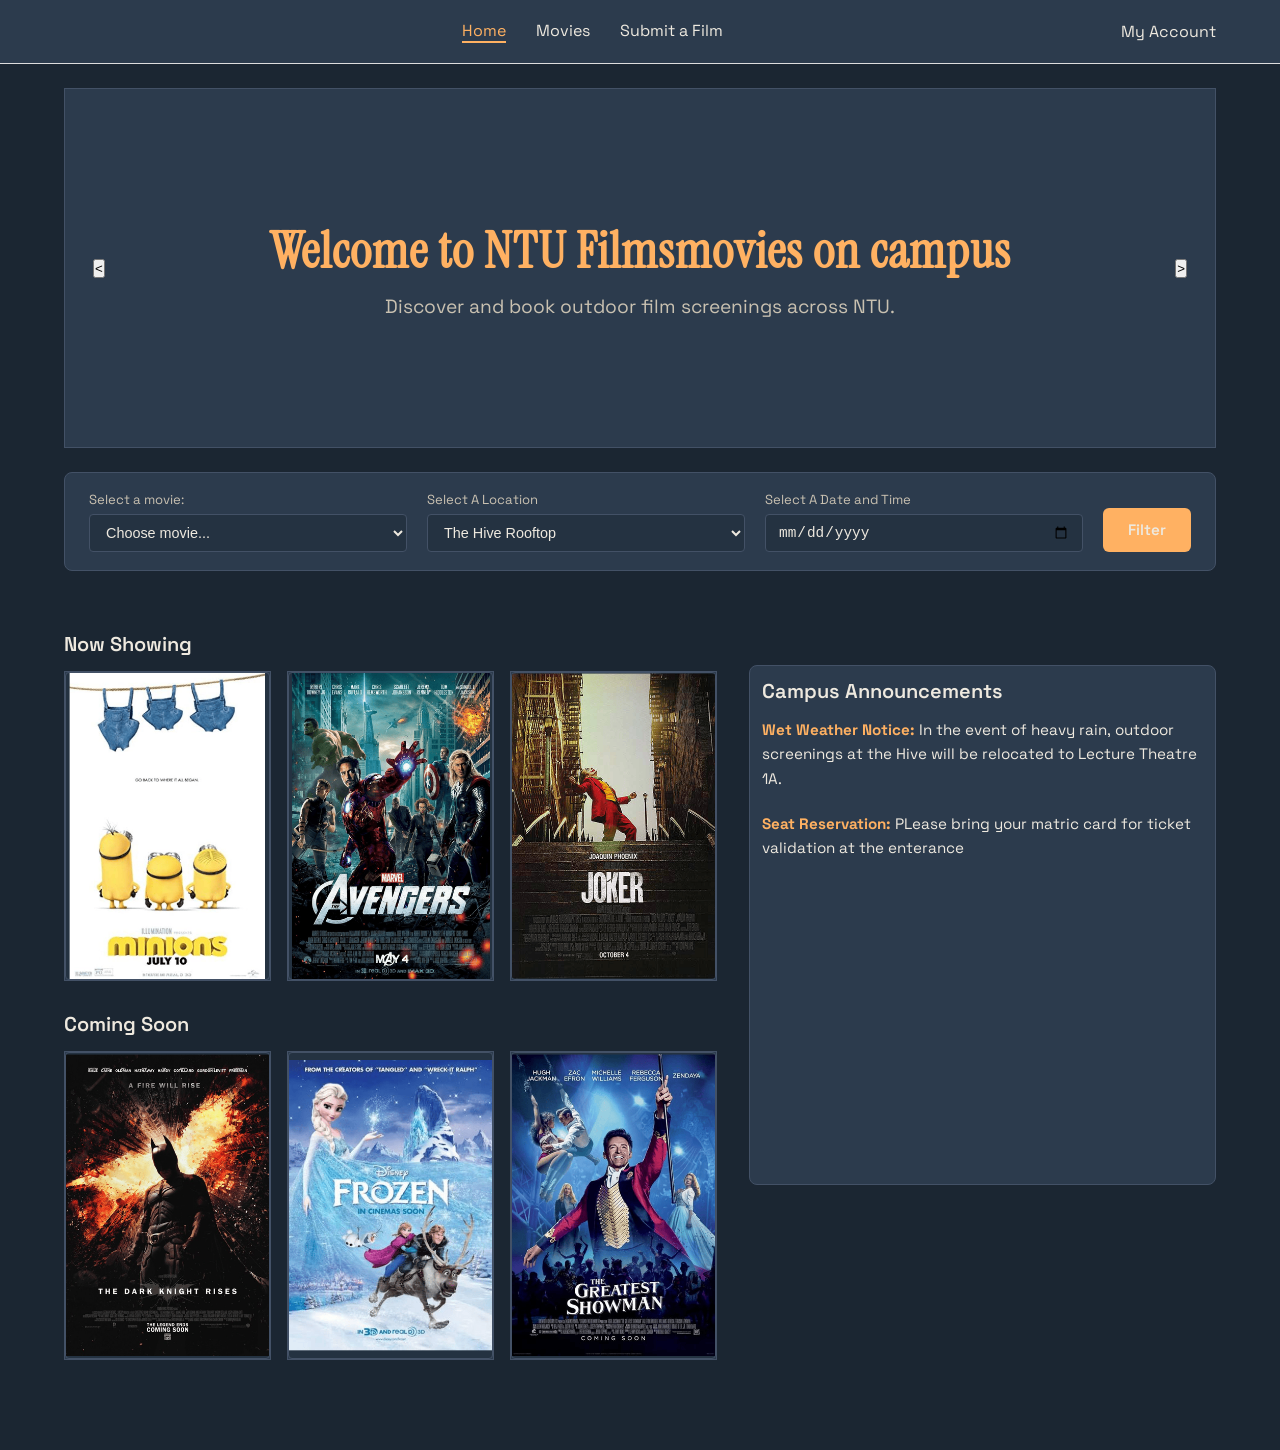
==== index.html @ d4244998 "added new logo images" ====
<!DOCTYPE html>
<html lang="en">
<head>
    <meta charset="UTF-8">
    <meta name="viewport" content="width=device-width, initial-scale=1.0">

    <title>NTU Films</title>
    <link rel="stylesheet" href="css/style.css">
    <link rel="icon" type="image/png" href="images/favicon-2.png" >
</head>

<body>
    <header>
        <nav class="navbar">
            <a href="index.html" class="logo">
            <!-- <img src="images/logo/logo-dark.png" alt="Nanyang Film House"> -->
            </a>
            <div class="nav-links">
                <a href="index.html" class="active">Home</a>
                <a href="moviecatalog.html">Movies</a>
                <a href="submit.html">Submit a Film</a>
            </div>
            <a href="account.html">
                My Account
            </a>
        </nav>
    </header>

    <main class="container">
        <!-- hero carousel -->
        <section class="hero-carousel">
            <button calss="carousel-btn prev-btn" aria-label="Previous Slide">&lt;</button>
            <div class="carousel-content">
                <h1>Welcome to NTU Filmsmovies on campus</h1>
                <p>Discover and book outdoor film screenings across NTU.</p>
            </div>
            <button calss="carousel-btn next btn" aria-label="Next Slide">&gt; </button>
        </section>

        <!-- Horizontal search bar -->
         <section class="filter-bar">
            <form action="movies.html" method ="get" class="filter-form-horizontal">
                <div class="filter-field">
                    <label for="movie-select"> Select a movie:</label>
                    <select id="movie-select" name="movie">
                        <option value=""> Choose movie...</option>
                        <option value="interstellar">Interstellar</option>
                        <option value="inception">Inception</option>
                    </select>
                </div>
                <div class="filter-field">
                    <label for="loacation-select"> Select A Location</label>
                    <select id="location-select" name="location">
                        <option value="the hive"> The Hive Rooftop</option>
                        <option value="LT23"> LT23</option>
                    </select>
                </div>
                <div class="filter-field">
                    <label for="datetime-select"> Select A Date and Time</label>
                    <input type="date" id="datetime-select" name="date">
                </div>
                <div class="filter-btn-wrapper">
                    <button type="submit" class="btn btn-search">Filter</button>
                </div>
            </form>
         </section>

         <div class="bottom-layout">
            <div class="movies-column">
                <!-- now showing -->
                 <section class="movie-section">
                    <h2 class ="section-title">Now Showing</h2>
                    <div class="movie-grid-3">
                        <article class="movie-card">
                            <div class ="poster-placeholder">
                                <img src="images/movie/minionposter.jpg" alt="Minions Screening Poster">
                            </div>
                        </article>
                        <article class="movie-card">
                            <div class ="poster-placeholder">
                                <img src="images/movie/avengers.png" alt="Jumanji Screening Poster">
                            </div>
                        </article>
                        <article class="movie-card">
                            <div class ="poster-placeholder">
                                <img src="images/movie/joker.png" alt="Jumanji Screening Poster">
                            </div>
                        </article>
                    </div>
                 </section>
                 
                 <!-- coming soon -->
                  <section class="movie-section">
                    <h2 class ="section-title">Coming Soon</h2>
                    <div class="movie-grid-3">
                        <article class="movie-card">
                            <div class ="poster-placeholder">
                                <img src="images/coming soon/batman.png" alt="Batman Poster">
                            </div>
                        </article>
                        <article class="movie-card">
                            <div class ="poster-placeholder">
                                <img src="images/coming soon/frozen.png" alt="Frozen Poster">
                            </div>
                        </article>
                        <article class="movie-card">
                           <div class ="poster-placeholder">
                                <img src="images/coming soon/greatestshowman.png" alt="Greatest Showman Poster">
                            </div>
                        </article>
                    </div>
                 </section>
                 <!--right col: campus annoucements-->
                 

            </div>
                <aside class="announcement-card">
                    <h2 class="section-title">Campus Announcements</h2>
                    <div class="announcement-content">
                        <p><strong>Wet Weather Notice: </strong>In the event of heavy rain, outdoor screenings at the Hive will be relocated to Lecture Theatre 1A.</p>
                        <br>
                        <p><strong>Seat Reservation: </strong>PLease bring your matric card for ticket validation at the enterance</p>
                        
                    </div>
                 </aside>
         </div>

    </main>

    <script src="js/script.js"></script>

</body>
</html>
---- css/style.css ----
/* ========================= FONTS ========================= */
@font-face { font-family: "Space Grotesk"; src: url("../fonts/Space_Grotesk/SpaceGrotesk-VariableFont_wght.ttf") format("truetype"); font-weight: 300 700; font-style: normal; }
@font-face { font-family: "Instrument Serif"; src: url("../fonts/Instrument_Serif/InstrumentSerif-Regular.ttf") format("truetype"); font-weight: 400; font-style: normal; }
@font-face { font-family: "Instrument Serif"; src: url("../fonts/Instrument_Serif/InstrumentSerif-Italic.ttf") format("truetype"); font-weight: 400; font-style: italic; }

:root {
    /* ========================= COLOUR PALETTE ========================= */

     --palladian: #EEE9DF;   /* palladian */
    --oatmeal: #C9C1B1;
    --blue-fantastic: #2C3B4D;
    --burning-flame: #FFB162;
    --truffle-trouble: #A35139;
    --abyssal-blue: #1B2632;
    /* Status colours */
    --red: #C65A46;
    --green: #5F7D62;


    /* ========================= DARK THEME - DEFAULT ========================= */

    --background: var(--abyssal-blue);

    --surface: var(--blue-fantastic);
    --surface-muted: #243241;

    --text-primary: var(--palladian);
    --text-secondary: var(--oatmeal);

    --primary: var(--burning-flame);
    --primary-dark: var(--truffle-trouble);

    --accent: var(--burning-flame);
    --accent-dark: var(--truffle-trouble);

    --border: #435166;

    --success: var(--green);
    --danger: var(--red);
}

html {scroll-behavior:smooth;}
* { box-sizing: border-box; margin: 0; padding: 0; }
body { font-family: "Space Grotesk", sans-serif; background-color: var(--background); color: var(--text-primary); }
.container { width: 90%; max-width: 1200px; margin: 0 auto; }
.movie-card { background-color: var(--surface); color: var(--text-primary); border: 1px solid var(--border); }

/* ========================= NAVIGATION ========================= */
.navbar { height: 64px; padding: 0 5%; display: flex; align-items: center; justify-content: space-between; background-color: var(--surface); border-bottom: 1px solid #ddd; }
.nav-links { display: flex; gap: 30px; }
.navbar a { color: var(--text-primary); text-decoration: none; }
.logo { direction: block; justify-content: left; height:auto}

/* ========================= HOME ========================= */
.hero { min-height: 350px; display: flex; flex-direction: column; align-items: center; justify-content: center; text-align: center; }
h1, .hero-title, .featured-title { font-family: "Instrument Serif", serif; }

/* hero carousel */
.hero-carousel { width: 100%; height: 360px; margin:24px auto; background-color: var(--surface); border: 1px solid var(--border); display: flex; align-items: center; justify-content: space-between;padding: 0 28px;text-align:center; }
.carousel-content h1 { font-size: 3.2rem;color: var(--primary);letter-spacing: 1px;}
.carousel-content p { font-size: 1.2rem; color: var(--text-secondary); margin-top: 10px; }
.craousel-btn { background: transparent; border: none; color: var(--text-primary);font-size: 2.8rem; cursor: pointer; padding:10px; font-family:monospace; transition: color 0.2s; }
.carousel-btn:hover { color: var(--primary); }

/* filter bar */
.filter-bar{ width:100%; background-color:var(--surface); border: 1px solid var(--border); border-radius: 8px; padding: 18px 24px; margin-bottom:36px }
.filter-form-horizontal { display:flex; align-items: flex-end; gap: 20px;}
.filter-field{flex:1; } /*displays the three input evenly*/
.filter-field label{ display:block; font-size:0.82rem; color: var(--text-secondary); margin-bottom: 6px; font-weight:500px}
.filter-field select, .filter-field input { width:100%; height: 38px; padding: 0 12px; background-color: var(--surface-muted); border:1px solid var(--border); border-radius:4px; color: var(--text-primary); font-size:0.9rem; }
.filter-btn-wrapper {display: flex; align-items:flex-end}
.btn-search {height:38px; padding: 0 24px; background-color:var(--primary);color: var(--abyssal-blue); border:none; border-radius:4px; cursor:pointer;transition: opacity 0.2s;}
.btn-search:hover {opacity:0.9;}

/* bottom layout */
.bottom-layout { display:grid; grid-template-columns: 1.4fr 1fr; gap:32px; align-items: start; margin: 60px 0;} /* left movie section 58%, annoucements 42%*/
.section-title{font-size: 1.25rem; font-weight:600; margin-bottom:14px; color: var(--text-primary);}
.movie-section{margin-bottom:30px;}
.movie-grid-3 {display:grid; grid-template-columns: repeat(3, 1fr); gap: 16px; align-items:start; }

.movie-grid { margin-top: 20px; display: grid; grid-template-columns: repeat(4, 1fr); gap: 24px; }
.poster-placeholder { width: 100%; aspect-ratio: 2 / 3; background-color: var(--surface-muted); border: 1px solid var(--border); border-radius: 4px; overflow: hidden; /* Cuts off any overflow outside the border */ display: flex; align-items: center; justify-content: center; font-size: 0.9rem; color: var(--text-secondary); }.movie-card h3 { margin-top: 10px; }
.movie-card p { margin: 5px 0 10px; }
.poster-placeholder img { width: 100%; height: 100%; object-fit: cover; /* Crops edges cleanly if the aspect ratio is slightly off */ display: block; }



/* campus announcement box */
.announcement-card {background-color: var(--surface); border:1px solid var(--border); border-radius: 8px; padding: 12px 12px 24px 12px; min-height:520px; margin-top: calc(1.25rem + 14px);}
.announcement-content p{font-size:0.95rem; line-height:1.6; color:var (--text-secondary);}
.announcement-content strong {color:var(--primary)}

/* ========================= MOVIE CATALOG========================= */
.catalog-container{padding: 40px 0 60px;}
.catalog-section{margin-bottom: 50px;}
.movie-grid-5{display:grid; grid-template-columns: repeat(5,1fr); gap:20px; align-items:start;}

.movie-poster-link {display:block;}
.movie-title-link {color:var(--text-primary); text-decoration: none;}
.movie-title-link:hover {color:var(--primary);}
.movie-poster-link img {transition:transform 0.25s ease;}
.movie-poster-link img:hover {transform:scale(1.05);}

.movie-meta{padding: 12px}
.movie-title{font-size:0.95rem; font-weight: 600; color:var(--text-primary);white-space:hidden;text-overflow:ellipsis}
.movie-info{font-size:0.8rem; color:var(--text-secondary); margin:6px 0 12px; display:flex; align-items:center ;gap: 8px;}
.badge {background-color:var(--surface-muted); border:1px; color:var(--primary);padding: 1px 6px; border-radius:3px;font-size:0.72rem;font-weight:bold}

/* ========================= SHARED BUTTON STYLE ========================= */

.btn { display: inline-flex; align-items: center; justify-content: center; min-height: 44px; padding: 0 24px; border: 1px solid transparent; border-radius: 6px; color: inherit; font-family: "Space Grotesk", sans-serif; font-size: 0.95rem; font-weight: 600; line-height: 1; text-decoration: none; cursor: pointer; transition: background-color 0.2s ease, color 0.2s ease, border-color 0.2s ease, transform 0.2s ease; }
.btn-primary {background-color:var(--primary); color: var(--abyssal-blue); }
.btn-primary:hover {background-color:var(--palladian); transform:translateY(-1px);}
.btn-secondary {background-color:transparent; border-color: var(--primary) ;color: var(--primary);}
.btn-secondary:hover {background-color:var(--primary); color: var(--abyssal-blue); transform:translateY(-1px);}
.btn-block{width:100%}
.nav-links a.active {color: var(--primary);border-bottom: 2px solid var(--primary); padding: bottom 4px;}
.details-actions { display:flex; margin-top:28px}


/* ========================= MOVIE DETAILS ========================= */
.movie-details-container {padding: 0 0 10px;}
#movie-details { min-height: calc(100vh - 64px); display:flex; align-items:center;}
.movie-details {display:grid; grid-template-columns:minmax(220px,321px) 1fr; gap:48px; align-items:start;}
.details-poster { width: 100%; max-width: 320px; }
.details-poster img { display: block; width: 100%; aspect-ratio: 2 / 3; object-fit: cover; border: 1px solid var(--border); border-radius: 8px; }
.details-content h1 { margin: 12px 0 8px; color: var(--text-primary); font-family: "Instrument Serif", serif; font-size: clamp(2.4rem, 5vw, 4rem); font-weight: 400; line-height: 1; }
.details-meta { margin-bottom: 36px; color: var(--text-secondary); font-size: 0.95rem; } 
.details-content h2 { margin: 26px 0 8px; color: var(--primary); font-size: 0.85rem; font-weight: 600; letter-spacing: 0.08em; text-transform: uppercase; }
.details-content p { max-width: 680px; color: var(--text-secondary); font-size: 1rem; line-height: 1.7; }
.details-content h2:first-of-type { padding-top: 28px; border-top: 1px solid var(--border); } /* a divider before the first information section */

.movie-not-found {padding:100px 20px; text-align:center;}
.movie-not-found p{margin: 12px 0 28px; color: var(--text-secondary);}


.details-action {display: flex; gap:12px; margin-top:36px}
.details-actions .btn {min-width:160px; padding: 0 28px}

/* showtimes */
.showtimes-section {width:100%; margin-top:34px; min-height:calc(100vh - 62px); padding: 40px 80px 0 80px ; background-color:var(--surface); border:1px solid var(--border);border-radius:10px; scroll-margin-top: 32px;}
.showtiime-section[hidden] {display:none}
.show-section > h2 {margin-bottom: 28px; color:var(--text-primary); font-size: 3.2rem; font-weight:500;}
.showtime-field label { display:block; margin-bottom:10px; color:var(--text-secondary);font-size:0.8rem; font-weight:600; letter-spacing:0.6em; text-transform:uppercase;}
.showtime-field select{ width: 100%; height:44px; padding: 0 14px; background-color:var(--surface-muted);color:var(--text-primary); border: 1px solid var(--border); border-radius:6px; font: inherit; cursor: pointer;}
.showtime-date-group {padding:24px; border-top:1 px solid var(--border);border-bottom: 1px solid var(--border)}
.showtime-date-group:first-child{padding-top:0; border-top:none;}
.showtime-date-group:last-child{border-bottom:none;}
.showtime-date-heading{display:flex; align-items:baseline; gap:8px; margin-bottom:16px;}
.showtime-date-heading h3 {color:var(--text-primary); font-size:1.1rem; font-weight:600;}
.showtime-options{display:flex; flex-wrap:wrap; gap:12px;}
.showtime-option { min-width: 110px; min-height: 44px; padding: 0 18px; background-color: transparent; color: var(--primary); border: 1px solid var(--primary); border-radius: 6px; font: inherit; cursor: pointer; }
.showtime-option:hover { background-color: var(--surface-muted); }
.showtime-option.selected { background-color: var(--primary); color: var(--abyssal-blue); }
.selected-session { margin-top: 24px; padding: 14px 16px; background-color: var(--surface-muted); color: var(--text-primary); border-left: 3px solid var(--primary); border-radius: 4px; }


.continue-booking-btn { display: block; margin-top: 20px; margin-left: auto; padding: 0 28px; }
.continue-booking-btn:disabled { opacity: 0.45; cursor: not-allowed; }


/* ========================= BOOKING AND PAYMENT ========================= */
.booking-container{ width:90%; max-width:1000px; padding: 48px 0 80px;}
.seat-selection[hidden], .payment-section[hidden] {display:none}

.booking-summary {margin-bottom:32px}
.change-session-link {display: inline-block; margin-bottom: 24px; color: var(--primary); font-size: 0.9rem; font-weight:600; text-decoration:none;}
.change-session-link:hover{text-decoration: underline}
.booking-step{margin-bottom: 8px; color:var(--primary);font-size:0.75rem; font-weight:600; letter-spacing: 0.1rem;text-transform: uppercase;}
.booking-summary h1{margin-bottom: 8px; color:var(--text-primary);font-weight:400; line-height:1; font-family:"Instrument Serif", serif;}
#booking-session-details{color:var(--text-secondary);font-size: 1rem;}

.seat-selection, .payment-section {padding:36px; background-color: var(--surface); border:1px solid var(--border); border-radius: 10px;}
.seat-selection h2, .payment-section h2{ margin-bottom:6px; color:(var(--text-primary)); font-family:"Instrument Serif",serif; font-size: 2rem; font-weight:400;}
.seat-selection > p, .payment-section > p {color:var(--text-secondary)}

.cinema-screen {width: min(80%, 620px); margin:56px auto 44px;padding:10px; background:linear-gradient(to bottom, var(--palladian),var(--oatmeal));
color:var(--abyssal-blue); border-radius: 50% 50% 4px 4px; box-shadow: 0 10px 24px rgba(238,233,233,0.12);
font-size: 0.75rem;font-weight: 600;letter-spacing: 0.18rem;text-align: center;text-transform: uppercase;}

.seat-map{display: flex; flex-direction: column; align-items:center; gap:12px; width:100%; overflow-x:auto; padding: 8px 0 20px;}
.seat-row{display:flex; gap:10px; align-items:center; min-width:max-content}
.seat-row-label {flex-shrink:0 ;color:var(--text-secondary); font-size:0.85rem; font-weight:600; text-align: center;}
.seat {width:42px; height:38px; padding:0; background-color: transparent; color:var(--text-secondary); border:1px solid var(--border); border-radius: 10px 10px 4px 4px; font-family:inherit; font-size: 0.75rem; cursor:pointer;
transition: background-color 0.2s ease, border-color 0.2s ease, color 0.2s ease, transform 0.2s ease;}
.seat-after-aisle{margin-left: 24px;}
.seat:not(:disabled):hover{color:var(--primary);border-color: var(--primary);transform: translateY(-2px);}
.seat.selected{background-color: var(--primary);color: var(--abyssal-blue);border-color: var(--primary);} 
.seat.unavailable,.seat:disabled{background-color: var(--border); color: var(--surface-muted); border-color: var(--border); cursor:not-allowed; opacity: 0.55;}
.seat:focus-visible{outline:3px solid rgba(255,177,98,0.35); outline-offset:2px}

.seat-legend{display:flex; flex-wrap:wrap; justify-content: space-evenly; gap:20px; margin:20px 10px 32px 10px; color:var(--text-secondary); font-size:0.8rem;}
.legend-item { display: flex; align-items: center; gap: 8px; }
.legend-seat { display: inline-block; width: 20px; height: 18px; border: 1px solid var(--border); border-radius: 5px 5px 2px 2px; }
.legend-seat.available { background-color: transparent; }
.legend-seat.selected { background-color: var(--primary); border-color: var(--primary); }
.legend-seat.unavailable { background-color: var(--border); opacity: 0.55; }

.seat-order-summary { display: grid; grid-template-columns: 2fr 1fr 1fr; gap: 20px; padding: 20px; background-color: var(--surface-muted); border: 1px solid var(--border); border-radius: 8px; }
.seat-order-summary > div { display: flex; flex-direction: column; gap: 6px; }
.seat-order-summary span { color: var(--text-secondary); font-size: 1.1rem; text-transform: uppercase; }
.seat-order-summary > div:last-child strong { color: var(--primary); font-size: 1.25rem; }

.booking-actions{display:flex;justify-content: flex-end;gap:12px;margin-top:28px;}
#continue-payment:disabled{opacity: 0.45;cursor: not-allowed;transform:none;}

.payment-summary{display: grid;grid-template-columns: repeat(2, 1fr);gap:20px; margin:28px 0 32px; padding: 24px; background-color: var(--surface-muted);border: 1px solid var(--border); border-radius: 8px;}
.payment-summary > div {display:flex; flex-direction:column; gap:6px}
.payment-summary span {color: var(--text-secondary);font-size:0.75rem;text-transform:uppercase;}
.payment-summary strong {color: var(--text-primary);}
.payment-summary >div:last-child strong {color: var(--primary);font: size 1.2rem;}

.payment-form {display:flex; flex-direction: column; gap:20px;}
.payment-form-row {display:grid; grid-template-columns: 1fr 1fr; gap:20px;}
.form-field {display:flex; flex-direction: column; gap:8px; margin:8px 0}
.form-field label {color: var(--text-secondary); font-size: 0.85rem;font-weight: 600;}
.form-field input { width: 100%; height: 46px; padding: 0 14px; background-color: var(--surface-muted); color: var(--text-primary); border: 1px solid var(--border); border-radius: 6px; font: inherit; }
.form-field input:focus { border-color: var(--primary); outline: 3px solid rgba(255, 177, 98, 0.18); }

.payment-notice { padding: 12px 14px; background-color: rgba(255, 177, 98, 0.08); color: var(--text-secondary); border-left: 3px solid var(--primary); border-radius: 4px; font-size: 0.8rem; line-height: 1.5; }
.payment-actions { justify-content: space-between; }

/* ========================= CONFIRMATION MODAL ========================= */
.confirmation-modal {position:fixed; inset:0; margin:auto;width:min(80%, 520px); padding:0; background-color: var(--surface); color: var(--text-primary); border:1px solid var(--border); border-radius:12px; box-shadow: 0 24px 70px rgba(0, 0, 0, 0,45);}
.confirmation-modal::backdrop {background-color: rgba(10,17,25,0.78); backdrop-filter: blue(3px);}
.confirmation-content { padding: 40px; text-align: center;}
.confirmation-icon {display: flex; align-items: center;justify-content: center;width:64px;height:64px; margin: 0 auto 20px; background-color: var(--primary); color: var(--abyssal-blue); border-radius: 50%;font-size: 2rem;font-weight: 700;}
.confirmation-label {margin-bottom:8px; color:var(--primary); color:var(--primary);font-size:0.75rem;font-weight:600; letter-spacing: 0.1rem;text-transform: uppercase; text-align: center;}
.confirmation-content h2 { margin-bottom: 12px; font-family: "Instrument Serif", serif; font-size:2.4rem; font-weight:400; text-align: center;}
.confirmation-message {max-width: 430px; margin: 0 auto 28px; color: var(--text-secondary);line-height:1.6;}

.confirmation-details{display:grid; gap:16px;padding:22px; background-color: var(--surface-muted); border: 1px solid var(--border); border-radius: 8px; text-align:left}
.confirmation-details >div{display:flex; flex-direction:column; gap:4px}
.confirmaiton-details span {color:var(--text-secondary); font-size: 0.72rem; letter-spacing: 0.06em;text-transform: uppercase;}
.confirmation-details strong {color: var(--text-primary)}
#confirmation-ref {color: var(--primary); letter-spacing:0.05em;}
.confirmation-actions {display:flex; justify-content: center; gap:12px; margin-top:28px}

/* ========================= SUBMIT A FILM ========================= */
.submission-page{max-width: 920px; padding-top: 64px;padding-bottom: 80px;}
.submission-eyebrow{margin-bottom: 10px;color: var(--primary);font-size:0.78rem; font-weight:600;letter-spacing: 0.14em;}
.submission-eyebrow h1 {color: var(--text-primary);margin-top:8px;margin-bottom: 12px; font-family: "Instrument Serif", serif; font-size: clamp(3.5rem,8vw,5.5rem);font-weight:400; line-height:1;}
.submission-eyebrow-text {color:var(--text-primary); margin-bottom: 8px;}
.submission-header >p:last-child{ color: var(--text-secondary);line-height:1.7;}
.submission-section {margin-bottom:28px; padding:30px; background-color: var(--surface);border:1px solid var(--border);border-radius:10px;}
.submission-section legend {display:flex; align-items: center; gap:12px; padding: 0 10px;color:var(--text-primary);font-size:1.15rem; font-weight:600;}
.submission-section span {display:inline-flex;align-items:center; justify-content:center;width:30px; height:30px; background-color: var(--primary);color: var(--abyssal-blue);border-radius: 50%;font-size: 0.92rem;}
.submission-form-row {display:grid; grid-template-columns: repeat(2,minmax(0,1fr));gap:20px;}
.fllm-submission-form .form-field {display:flex; flex-direction: column; gap:8px; margin-bottom:22px}
.film-submission-form .form-field:last-child {margin-bottom:0}
.film-submission-form .form-field label {color:var(--text-primary); font-size:0.86rem; font-weight:600;}
.film-submission-form input, .film-submission-form select, .film-submission-form textarea {width:100%; padding:12px 14px; background-color:var(--surface-muted);color: var(--text-primary);border: 1px solid var(--border);border-radius:6px;font-family:inherit;font-size:0.95rem} 
.film-submission-form input, .film-submission-form select {min-height:46px}
.film-submission-form textarea {resize: vertical;line-height: 1.6;}
.film-submission-form input::placeholder, .film-submission-form textarea::placeholder { color: var(--text-secondary); opacity: 0.65; }
.film-submission-form option { background-color: var(--surface-muted); color: var(--text-primary); }
.film-submission-form input:focus, .film-submission-form select:focus, .film-submission-form textarea:focus { border-color: var(--primary); outline: 3px solid rgba(255, 177, 98, 0.18); }
.film-submission-form small { color: var(--text-secondary); font-size: 0.76rem; line-height: 1.5; }
.file-upload { padding: 24px; background-color: var(--surface-muted); border: 1px dashed var(--border); border-radius: 8px; text-align: center; }
.file-upload input { margin-bottom: 14px; padding: 8px; }
.file-upload p { margin-bottom: 4px; color: var(--text-primary); font-weight: 600; }

.declaration-section { display: flex; flex-direction: column; gap: 18px; border:none;}
.checkbox-field { display: flex; align-items: flex-start; gap: 12px; color: var(--text-secondary); line-height: 1.6; cursor: pointer; }
.film-submission-form .checkbox-field input { flex-shrink: 0; width: 18px; min-height: 18px; margin-top: 3px; accent-color: var(--primary); }
.submission-actions { display: flex; justify-content: flex-end; gap: 12px; }


/* ========================= LOGIN ========================= */
.login-page {position:relative; isolation:isolate; min-height:100vh; padding: 40px 20px; display:flex; align-items:center; justify-content: center;}
.login-overlay {position:absolute; inset:0; z-index:-1; background-color:rgba(27,38,50, 0.72)}
.login-help{margin-top: 10px; font-size: 0.80rem;}
.login-card {width: min(100%, 480px); padding:48px 44px; background-color:var(--surface); border:1px solid var(--border); border-radius: 28px; text-align:center; box-shadow:0 24px 70px rgba(0,0,0,0.35)}
.login-logo {display:flex; justify-content: center; width:100%; margin-bottom:28px}
.login-logo img {display:block; width: min(100%,390px); height:auto}
.forget-pw-link {margin-top: 1px;display: block; color: var(--text-secondary); font-size: 0.82rem; text-decoration:none}
.forget-pw-link:hover, .login-back-link:hover {color: var(--primary); text-decoration:underline;}

.login-form{display:flex; flex-direction:column; gap:20px;text-align:left}
.login-field{display:flex; flex-direction: column; gap:8px}
.login-field label {color: var(--text-secondary);font-size:0.85rem; font-weight:600}
.login-field input {width:100%; height:46px; padding: 0 14px; background-color: var(--surface-muted); color: var(--text-primary); border: 1px solid var(--border); border-radius:6px; font:inherit}
.login-field input::placeholder{color: var(--text-secondary); opacity: 0.7;}
.login-field input:focus { border-color: var(--primary); outline: 3px solid rgba(255,177,98,0.18)}


.password-input-wrapper{position:relative; width:100%}
.password-input-wrapper input{width:100%; padding-right:70px}
.password-toggle{position:absolute; top:50%; right:12px; padding:4px; background:none; color:var(--primary); border:none; font-family: inherit;font-size:0.78rem; font-weight:600; cursor:pointer; transform: translateY(-50%);}
.login-options {display:flex; align-items: center; justify-content: space-between; gap:16px; margin-top:-8px}
.remember-option{display:flex; align-items: center; gap:8px; color: var(--text-secondary); font-size:0.8rem; cursor:pointer}
.remember-option input {accent-color: var(--primary);}

.login-submit-btn{width:100%; margin-top:4px}
.login-error{padding: 12px 14px; background-color: rgba(198,90,70,0.12); color: var(--danger); border: 1px solid var(--border); border-radius:6px; font-size:0.82rem;line-height:1.5;}
.login-error [hidden] {display:none}

/* ========================= ACCOUNT ========================= */
.account-page {padding: 52px 0 70px 0}

.account-profile {display: flex; align-items: center; gap: 22px; margin-bottom: 34px;}
.profile-avatar {display:flex; align-items: center;justify-content:center; width:82px;height:82px;flex-shrink: 0; background-color: var(--primary);color:var(--abyssal-blue); border-radius:50%; font-size:1.35rem;font-weight:600}
.profile-information{flex:1}
.account-eyebrow{margin-bottom:5px; color:var(--primary); font-size:0.72rem;font-weight:600;letter-spacing:0.12em}
.profile-information h1 {margin: bottom 5px;color: var(--text-primary);font-family: "Instrument Serif",serif;font-size: clamp(2.2rem,5vw, 3.4rem);font-weight: 400;line-height:1;}
.profile-information > p:last-child {color:var(--text-secondary)}

.account-statastics{display:grid; grid-template-columns: repeat(3.1fr);margin-bottom:54px;padding:24px 0; border-top: 1px solid var(--border); border-bottom: 1px solid(--border);}
.account-stats {padding:4px 20px; text-align:center}
.account-stats + .account-stats {border-left: 1px solid var(--border);} /*add divider before 2nd and 3rd column*/
.account-stats p {margin-bottom:8px; color:var(--text-secondary);font-size:0.82rem; font-weight:500;text-transform:uppercase;letter-spacing:0.06em}
.account-stats strong {color: var(--primary);font-family:"Istrument Serif",serif; font-size:2.2rem; font-weight:400;}

.account-section {margin-bottom: 42px;}
.account-section-heading {display:flex; align-items:flex-end; justify-content: space-between;gap:20px;margin-bottom:20px}
.account-section-heading h2 {margin-bottom: 5px; color: var(--text-primary); font-size:1.5rem;}
.account-section-heading p {color:var(--text-secondary); font-size:0.9rem}

.booking-tabs { display: flex; gap: 8px; margin-bottom: 8px; border-bottom: 1px solid var(--border); }
.booking-tab { position: relative; padding: 12px 18px; background-color: transparent; color: var(--text-secondary); border: none; font: inherit; font-size: 0.9rem; font-weight: 600; cursor: pointer; }
.booking-tab:hover { color: var(--text-primary); }
.booking-tab.active { color: var(--primary); }
.booking-tab.active::after { content: ""; position: absolute; right: 0; bottom: -1px; left: 0; height: 2px; background-color: var(--primary); }
.booking-tab:focus-visible { outline: 3px solid rgba(255, 177, 98, 0.25); outline-offset: 2px; }

.account-booking-list { min-height: 150px; }
.account-booking-card { display: grid; grid-template-columns: 86px 1fr auto; align-items: center; gap: 22px; padding: 22px 0; border-bottom: 1px solid var(--border); }
.account-booking-poster { display: block; width: 86px; aspect-ratio: 2 / 3; object-fit: cover; background-color: var(--surface-muted); border: 1px solid var(--border); border-radius: 6px; }
.account-booking-information h3 { margin-bottom: 7px; color: var(--text-primary); font-size: 1.15rem; }
.account-booking-poster { display: block; width: 86px; aspect-ratio: 2 / 3; object-fit: cover; background-color: var(--surface-muted); border: 1px solid var(--border); border-radius: 6px; }
.account-booking-information h3 { margin-bottom: 7px; color: var(--text-primary); font-size: 1.15rem; }
.account-booking-actions { display: flex; flex-direction: column; align-items: flex-end; gap: 9px; }
.account-booking-actions { display: flex; flex-direction: column; align-items: flex-end; gap: 9px; }

.booking-status.upcoming { color: var(--primary); }
.booking-status.past { color: var(--text-secondary); }
.booking-status.cancelled { color: var(--danger); }
.account-booking-actions .btn { min-height: 36px; padding: 0 15px; font-size: 0.78rem; }
.booking-status.upcoming { color: var(--primary); }
.empty-account-message { padding: 42px 20px; color: var(--text-secondary); border-bottom: 1px solid var(--border); text-align: center; }

.account-lower-layout { display: grid; grid-template-columns: 1.15fr 0.85fr; gap: 48px; margin-top: 48px; }

.account-film-submission { padding: 18px 0; border-bottom: 1px solid var(--border); }
.account-film-submission h3 { margin-bottom: 6px; color: var(--text-primary); }
.account-film-submission p { margin-bottom: 10px; color: var(--text-secondary); font-size: 0.84rem; }
.submission-status { display: inline-block; padding: 5px 10px; background-color: var(--surface-muted); color: var(--primary); border-radius: 20px; font-size: 0.72rem; font-weight: 600; text-transform: uppercase; }


.sign-out-section { display: flex; align-items: center; justify-content: space-between; gap: 24px; margin-top: 24px; padding-top: 28px; border-top: 1px solid var(--border); }
.sign-out-section h2 { margin-bottom: 5px; color: var(--text-primary); font-size: 1rem; }
.sign-out-section p { color: var(--text-secondary); font-size: 0.84rem; }
.sign-out-button { min-height: 42px; padding: 0 22px; background-color: transparent; color: var(--danger); border: 1px solid var(--danger); border-radius: 6px; font-family: inherit; font-weight: 600; cursor: pointer; }
.sign-out-button:hover { background-color: var(--danger); color: var(--text-primary); }

.account-modal { width: min(90%, 500px); margin: auto; padding: 0; background-color: var(--surface); color: var(--text-primary); border: 1px solid var(--border); border-radius: 12px; box-shadow: 0 24px 70px rgba(0, 0, 0, 0.4); }

.account-modal::backdrop { background-color: rgba(10, 17, 25, 0.8); }
.account-modal-content { padding: 34px; }
.account-modal-label { margin-bottom: 8px; color: var(--danger); font-size: 0.72rem; font-weight: 600; letter-spacing: 0.12em; }
.account-modal-content h2 { margin-bottom: 10px; font-family: "Instrument Serif", serif; font-size: 2.2rem; font-weight: 400; }
.account-modal-message { color: var(--text-secondary); line-height: 1.6; }
.cancel-booking-summary { display: flex; flex-direction: column; gap: 5px; margin-top: 22px; padding: 16px; background-color: var(--surface-muted); border-left: 3px solid var(--danger); border-radius: 4px; }
.cancel-booking-summary span { color: var(--text-secondary); font-size: 0.84rem; }
.account-modal-actions { display: flex; justify-content: flex-end; gap: 10px; margin-top: 26px; }
.cancel-confirm-button { background-color: var(--danger); color: var(--text-primary); }

/* =========================RESPONSIVE ========================= */
   @media (max-width: 768px) { .movie-grid { grid-template-columns: repeat(2, 1fr); } }
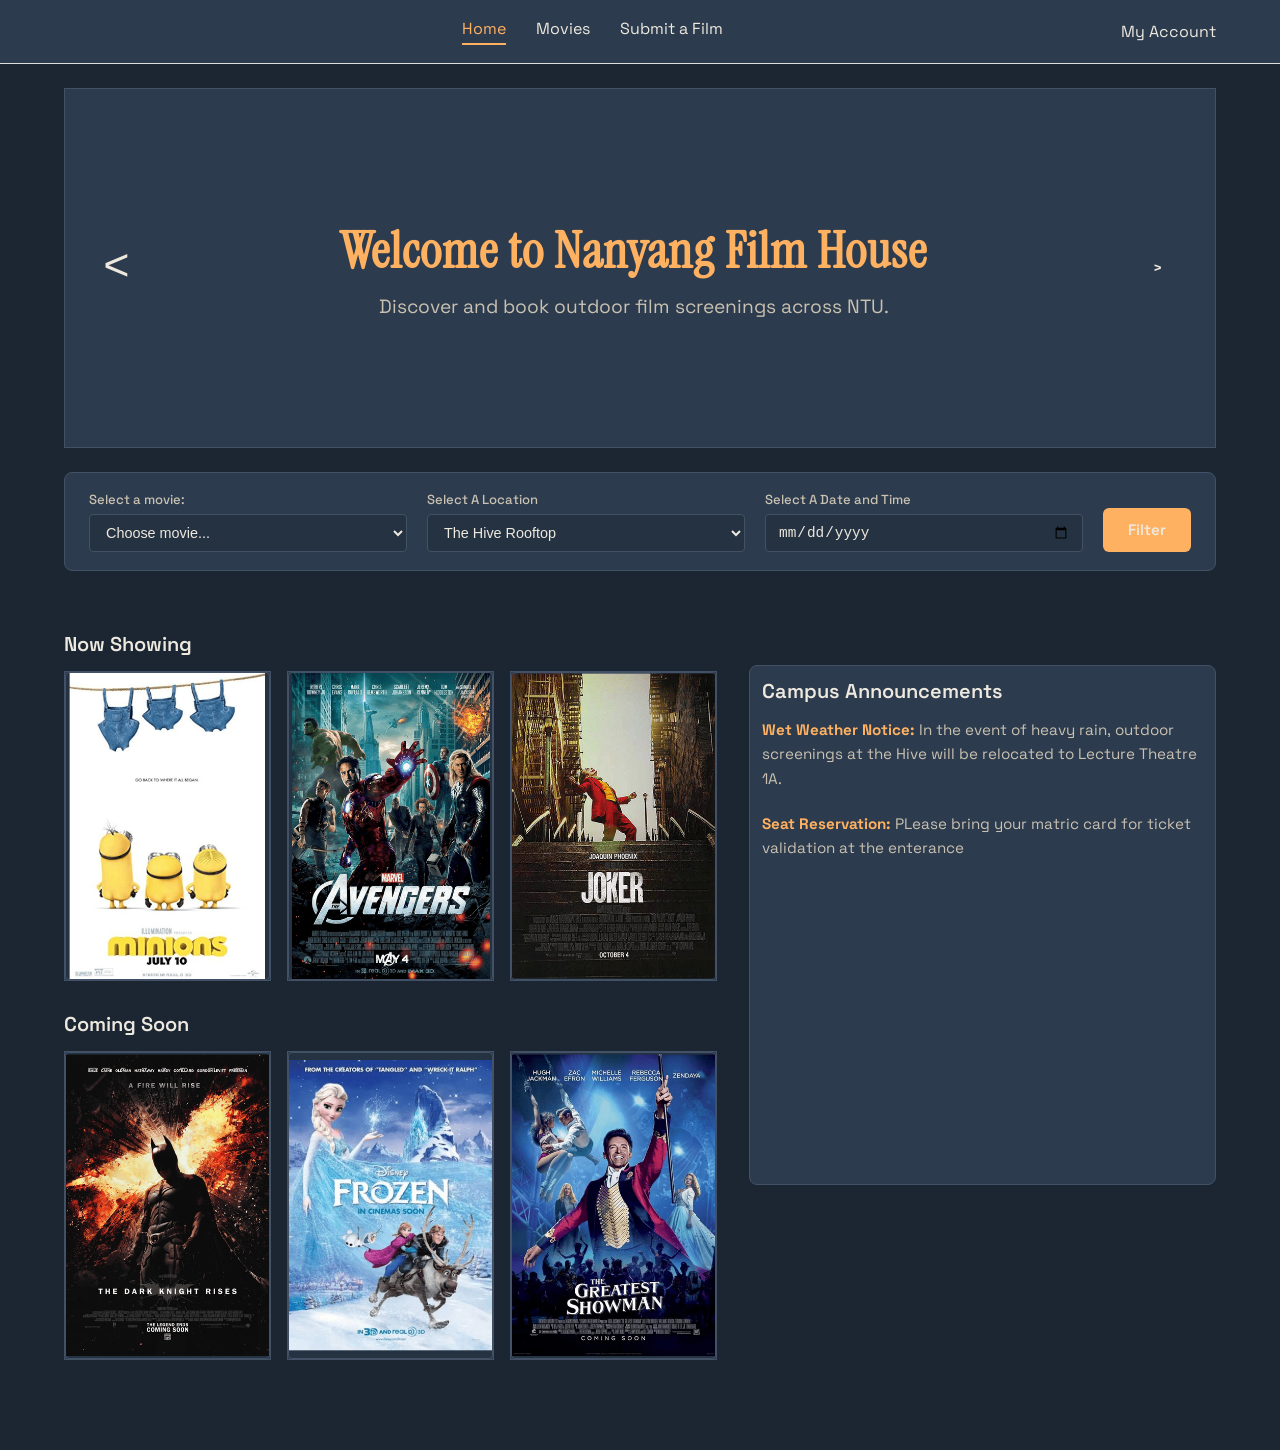
==== commit 9dd35889: "edit typo in css" ====
--- a/index.html
+++ b/index.html
@@ -29,17 +29,17 @@
     <main class="container">
         <!-- hero carousel -->
         <section class="hero-carousel">
-            <button calss="carousel-btn prev-btn" aria-label="Previous Slide">&lt;</button>
+            <button class="carousel-btn prev-btn" aria-label="Previous Slide">&lt;</button>
             <div class="carousel-content">
-                <h1>Welcome to NTU Filmsmovies on campus</h1>
+                <h1>Welcome to Nanyang Film House</h1>
                 <p>Discover and book outdoor film screenings across NTU.</p>
             </div>
-            <button calss="carousel-btn next btn" aria-label="Next Slide">&gt; </button>
+            <button class="carousel-btn next btn" aria-label="Next Slide">&gt; </button>
         </section>
 
         <!-- Horizontal search bar -->
          <section class="filter-bar">
-            <form action="movies.html" method ="get" class="filter-form-horizontal">
+            <form action="moviescatalog.html" method="get" class="filter-form-horizontal">
                 <div class="filter-field">
                     <label for="movie-select"> Select a movie:</label>
                     <select id="movie-select" name="movie">
@@ -49,7 +49,7 @@
                     </select>
                 </div>
                 <div class="filter-field">
-                    <label for="loacation-select"> Select A Location</label>
+                    <label for="location-select"> Select A Location</label>
                     <select id="location-select" name="location">
                         <option value="the hive"> The Hive Rooftop</option>
                         <option value="LT23"> LT23</option>
--- a/css/style.css
+++ b/css/style.css
@@ -49,7 +49,7 @@
 .navbar { height: 64px; padding: 0 5%; display: flex; align-items: center; justify-content: space-between; background-color: var(--surface); border-bottom: 1px solid #ddd; }
 .nav-links { display: flex; gap: 30px; }
 .navbar a { color: var(--text-primary); text-decoration: none; }
-.logo { direction: block; justify-content: left; height:auto}
+.logo { direction: block; height:auto}
 
 /* ========================= HOME ========================= */
 .hero { min-height: 350px; display: flex; flex-direction: column; align-items: center; justify-content: center; text-align: center; }
@@ -59,14 +59,14 @@
 .hero-carousel { width: 100%; height: 360px; margin:24px auto; background-color: var(--surface); border: 1px solid var(--border); display: flex; align-items: center; justify-content: space-between;padding: 0 28px;text-align:center; }
 .carousel-content h1 { font-size: 3.2rem;color: var(--primary);letter-spacing: 1px;}
 .carousel-content p { font-size: 1.2rem; color: var(--text-secondary); margin-top: 10px; }
-.craousel-btn { background: transparent; border: none; color: var(--text-primary);font-size: 2.8rem; cursor: pointer; padding:10px; font-family:monospace; transition: color 0.2s; }
+.carousel-btn { background: transparent; border: none; color: var(--text-primary);font-size: 2.8rem; cursor: pointer; padding:10px; font-family:monospace; transition: color 0.2s; }
 .carousel-btn:hover { color: var(--primary); }
 
 /* filter bar */
 .filter-bar{ width:100%; background-color:var(--surface); border: 1px solid var(--border); border-radius: 8px; padding: 18px 24px; margin-bottom:36px }
 .filter-form-horizontal { display:flex; align-items: flex-end; gap: 20px;}
 .filter-field{flex:1; } /*displays the three input evenly*/
-.filter-field label{ display:block; font-size:0.82rem; color: var(--text-secondary); margin-bottom: 6px; font-weight:500px}
+.filter-field label{ display:block; font-size:0.82rem; color: var(--text-secondary); margin-bottom: 6px; font-weight:500}
 .filter-field select, .filter-field input { width:100%; height: 38px; padding: 0 12px; background-color: var(--surface-muted); border:1px solid var(--border); border-radius:4px; color: var(--text-primary); font-size:0.9rem; }
 .filter-btn-wrapper {display: flex; align-items:flex-end}
 .btn-search {height:38px; padding: 0 24px; background-color:var(--primary);color: var(--abyssal-blue); border:none; border-radius:4px; cursor:pointer;transition: opacity 0.2s;}
@@ -87,7 +87,7 @@
 
 /* campus announcement box */
 .announcement-card {background-color: var(--surface); border:1px solid var(--border); border-radius: 8px; padding: 12px 12px 24px 12px; min-height:520px; margin-top: calc(1.25rem + 14px);}
-.announcement-content p{font-size:0.95rem; line-height:1.6; color:var (--text-secondary);}
+.announcement-content p{font-size:0.95rem; line-height:1.6; color:var(--text-secondary);}
 .announcement-content strong {color:var(--primary)}
 
 /* ========================= MOVIE CATALOG========================= */
@@ -102,7 +102,7 @@
 .movie-poster-link img:hover {transform:scale(1.05);}
 
 .movie-meta{padding: 12px}
-.movie-title{font-size:0.95rem; font-weight: 600; color:var(--text-primary);white-space:hidden;text-overflow:ellipsis}
+.movie-title{font-size:0.95rem; font-weight: 600; color:var(--text-primary);white-space: nowrap;overflow:hidden;text-overflow:ellipsis}
 .movie-info{font-size:0.8rem; color:var(--text-secondary); margin:6px 0 12px; display:flex; align-items:center ;gap: 8px;}
 .badge {background-color:var(--surface-muted); border:1px; color:var(--primary);padding: 1px 6px; border-radius:3px;font-size:0.72rem;font-weight:bold}
 
@@ -114,7 +114,7 @@
 .btn-secondary {background-color:transparent; border-color: var(--primary) ;color: var(--primary);}
 .btn-secondary:hover {background-color:var(--primary); color: var(--abyssal-blue); transform:translateY(-1px);}
 .btn-block{width:100%}
-.nav-links a.active {color: var(--primary);border-bottom: 2px solid var(--primary); padding: bottom 4px;}
+.nav-links a.active {color: var(--primary);border-bottom: 2px solid var(--primary); padding-bottom: 4px;}
 .details-actions { display:flex; margin-top:28px}
 
 
@@ -139,11 +139,11 @@
 
 /* showtimes */
 .showtimes-section {width:100%; margin-top:34px; min-height:calc(100vh - 62px); padding: 40px 80px 0 80px ; background-color:var(--surface); border:1px solid var(--border);border-radius:10px; scroll-margin-top: 32px;}
-.showtiime-section[hidden] {display:none}
+.showtimes-section[hidden] {display:none}
 .show-section > h2 {margin-bottom: 28px; color:var(--text-primary); font-size: 3.2rem; font-weight:500;}
 .showtime-field label { display:block; margin-bottom:10px; color:var(--text-secondary);font-size:0.8rem; font-weight:600; letter-spacing:0.6em; text-transform:uppercase;}
 .showtime-field select{ width: 100%; height:44px; padding: 0 14px; background-color:var(--surface-muted);color:var(--text-primary); border: 1px solid var(--border); border-radius:6px; font: inherit; cursor: pointer;}
-.showtime-date-group {padding:24px; border-top:1 px solid var(--border);border-bottom: 1px solid var(--border)}
+.showtime-date-group {padding:24px; border-top:1px solid var(--border);border-bottom: 1px solid var(--border)}
 .showtime-date-group:first-child{padding-top:0; border-top:none;}
 .showtime-date-group:last-child{border-bottom:none;}
 .showtime-date-heading{display:flex; align-items:baseline; gap:8px; margin-bottom:16px;}
@@ -171,7 +171,7 @@
 #booking-session-details{color:var(--text-secondary);font-size: 1rem;}
 
 .seat-selection, .payment-section {padding:36px; background-color: var(--surface); border:1px solid var(--border); border-radius: 10px;}
-.seat-selection h2, .payment-section h2{ margin-bottom:6px; color:(var(--text-primary)); font-family:"Instrument Serif",serif; font-size: 2rem; font-weight:400;}
+.seat-selection h2, .payment-section h2{ margin-bottom:6px; color:var(--text-primary); font-family:"Instrument Serif",serif; font-size: 2rem; font-weight:400;}
 .seat-selection > p, .payment-section > p {color:var(--text-secondary)}
 
 .cinema-screen {width: min(80%, 620px); margin:56px auto 44px;padding:10px; background:linear-gradient(to bottom, var(--palladian),var(--oatmeal));
@@ -221,8 +221,8 @@
 .payment-actions { justify-content: space-between; }
 
 /* ========================= CONFIRMATION MODAL ========================= */
-.confirmation-modal {position:fixed; inset:0; margin:auto;width:min(80%, 520px); padding:0; background-color: var(--surface); color: var(--text-primary); border:1px solid var(--border); border-radius:12px; box-shadow: 0 24px 70px rgba(0, 0, 0, 0,45);}
-.confirmation-modal::backdrop {background-color: rgba(10,17,25,0.78); backdrop-filter: blue(3px);}
+.confirmation-modal {position:fixed; inset:0; margin:auto;width:min(80%, 520px); padding:0; background-color: var(--surface); color: var(--text-primary); border:1px solid var(--border); border-radius:12px; box-shadow: 0 24px 70px rgba(0, 0, 0, 0.45);}
+.confirmation-modal::backdrop {background-color: rgba(10,17,25,0.78); backdrop-filter: blur(3px);}
 .confirmation-content { padding: 40px; text-align: center;}
 .confirmation-icon {display: flex; align-items: center;justify-content: center;width:64px;height:64px; margin: 0 auto 20px; background-color: var(--primary); color: var(--abyssal-blue); border-radius: 50%;font-size: 2rem;font-weight: 700;}
 .confirmation-label {margin-bottom:8px; color:var(--primary); color:var(--primary);font-size:0.75rem;font-weight:600; letter-spacing: 0.1rem;text-transform: uppercase; text-align: center;}
@@ -231,7 +231,7 @@
 
 .confirmation-details{display:grid; gap:16px;padding:22px; background-color: var(--surface-muted); border: 1px solid var(--border); border-radius: 8px; text-align:left}
 .confirmation-details >div{display:flex; flex-direction:column; gap:4px}
-.confirmaiton-details span {color:var(--text-secondary); font-size: 0.72rem; letter-spacing: 0.06em;text-transform: uppercase;}
+.confirmaton-details span {color:var(--text-secondary); font-size: 0.72rem; letter-spacing: 0.06em;text-transform: uppercase;}
 .confirmation-details strong {color: var(--text-primary)}
 #confirmation-ref {color: var(--primary); letter-spacing:0.05em;}
 .confirmation-actions {display:flex; justify-content: center; gap:12px; margin-top:28px}
@@ -246,7 +246,7 @@
 .submission-section legend {display:flex; align-items: center; gap:12px; padding: 0 10px;color:var(--text-primary);font-size:1.15rem; font-weight:600;}
 .submission-section span {display:inline-flex;align-items:center; justify-content:center;width:30px; height:30px; background-color: var(--primary);color: var(--abyssal-blue);border-radius: 50%;font-size: 0.92rem;}
 .submission-form-row {display:grid; grid-template-columns: repeat(2,minmax(0,1fr));gap:20px;}
-.fllm-submission-form .form-field {display:flex; flex-direction: column; gap:8px; margin-bottom:22px}
+.film-submission-form .form-field {display:flex; flex-direction: column; gap:8px; margin-bottom:22px}
 .film-submission-form .form-field:last-child {margin-bottom:0}
 .film-submission-form .form-field label {color:var(--text-primary); font-size:0.86rem; font-weight:600;}
 .film-submission-form input, .film-submission-form select, .film-submission-form textarea {width:100%; padding:12px 14px; background-color:var(--surface-muted);color: var(--text-primary);border: 1px solid var(--border);border-radius:6px;font-family:inherit;font-size:0.95rem} 
@@ -302,11 +302,11 @@
 .profile-avatar {display:flex; align-items: center;justify-content:center; width:82px;height:82px;flex-shrink: 0; background-color: var(--primary);color:var(--abyssal-blue); border-radius:50%; font-size:1.35rem;font-weight:600}
 .profile-information{flex:1}
 .account-eyebrow{margin-bottom:5px; color:var(--primary); font-size:0.72rem;font-weight:600;letter-spacing:0.12em}
-.profile-information h1 {margin: bottom 5px;color: var(--text-primary);font-family: "Instrument Serif",serif;font-size: clamp(2.2rem,5vw, 3.4rem);font-weight: 400;line-height:1;}
+.profile-information h1 {margin-bottom: 5px;color: var(--text-primary);font-family: "Instrument Serif",serif;font-size: clamp(2.2rem,5vw, 3.4rem);font-weight: 400;line-height:1;}
 .profile-information > p:last-child {color:var(--text-secondary)}
 
-.account-statastics{display:grid; grid-template-columns: repeat(3.1fr);margin-bottom:54px;padding:24px 0; border-top: 1px solid var(--border); border-bottom: 1px solid(--border);}
-.account-stats {padding:4px 20px; text-align:center}
+.account-statistics {display:grid; grid-template-columns: repeat(3,1fr);margin-bottom:54px; padding:24px 0; border-top: 1px solid var(--border); border-bottom: 1px solid var(--border);}
+.account-stats { padding:4px 20px; text-align:center}
 .account-stats + .account-stats {border-left: 1px solid var(--border);} /*add divider before 2nd and 3rd column*/
 .account-stats p {margin-bottom:8px; color:var(--text-secondary);font-size:0.82rem; font-weight:500;text-transform:uppercase;letter-spacing:0.06em}
 .account-stats strong {color: var(--primary);font-family:"Istrument Serif",serif; font-size:2.2rem; font-weight:400;}
@@ -338,6 +338,9 @@
 .account-booking-actions .btn { min-height: 36px; padding: 0 15px; font-size: 0.78rem; }
 .booking-status.upcoming { color: var(--primary); }
 .empty-account-message { padding: 42px 20px; color: var(--text-secondary); border-bottom: 1px solid var(--border); text-align: center; }
+.cancel-booking-button { min-height: 36px; padding: 0 15px; background-color: transparent; color: var(--danger); border: 1px solid var(--danger); border-radius: 6px; font-family: inherit; font-size: 0.78rem; font-weight: 600; cursor: pointer; transition: background-color 0.2s ease, color 0.2s ease, transform 0.2s ease; }
+.cancel-booking-button:hover { background-color: var(--danger); color: var(--text-primary); transform: translateY(-1px); }
+.cancel-booking-button:focus-visible { outline: 3px solid rgba(198, 90, 70, 0.25); outline-offset: 2px; }
 
 .account-lower-layout { display: grid; grid-template-columns: 1.15fr 0.85fr; gap: 48px; margin-top: 48px; }
 
@@ -347,7 +350,7 @@
 .submission-status { display: inline-block; padding: 5px 10px; background-color: var(--surface-muted); color: var(--primary); border-radius: 20px; font-size: 0.72rem; font-weight: 600; text-transform: uppercase; }
 
 
-.sign-out-section { display: flex; align-items: center; justify-content: space-between; gap: 24px; margin-top: 24px; padding-top: 28px; border-top: 1px solid var(--border); }
+.sign-out-section { display: flex;align-items:center; justify-content: space-between;  gap: 24px; margin-top: 24px; padding-top: 28px; border-top: 1px solid var(--border); }
 .sign-out-section h2 { margin-bottom: 5px; color: var(--text-primary); font-size: 1rem; }
 .sign-out-section p { color: var(--text-secondary); font-size: 0.84rem; }
 .sign-out-button { min-height: 42px; padding: 0 22px; background-color: transparent; color: var(--danger); border: 1px solid var(--danger); border-radius: 6px; font-family: inherit; font-weight: 600; cursor: pointer; }
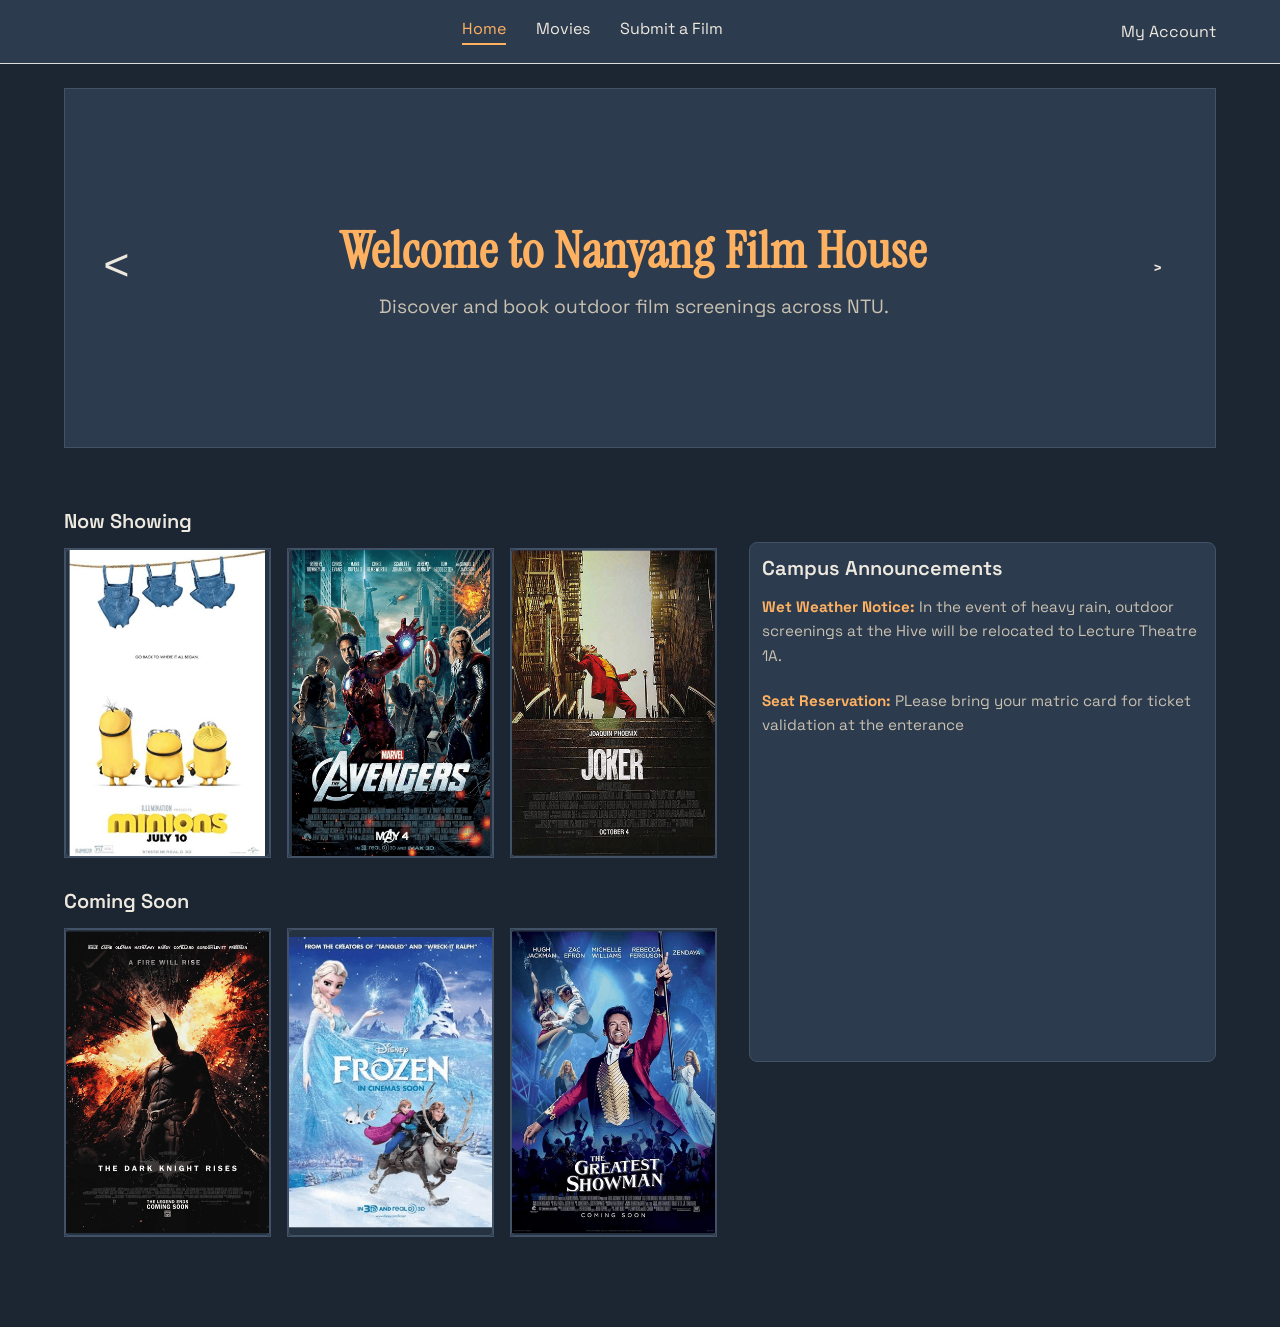
==== commit 5b396fc5: "complete multi user booking and seat avail flow" ====
--- a/index.html
+++ b/index.html
@@ -18,9 +18,9 @@
             <div class="nav-links">
                 <a href="index.html" class="active">Home</a>
                 <a href="moviecatalog.html">Movies</a>
-                <a href="submit.html">Submit a Film</a>
+                <a href="submit.php">Submit a Film</a>
             </div>
-            <a href="account.html">
+            <a href="account.php">
                 My Account
             </a>
         </nav>
@@ -38,7 +38,7 @@
         </section>
 
         <!-- Horizontal search bar -->
-         <section class="filter-bar">
+         <!-- <section class="filter-bar">
             <form action="moviescatalog.html" method="get" class="filter-form-horizontal">
                 <div class="filter-field">
                     <label for="movie-select"> Select a movie:</label>
@@ -63,7 +63,7 @@
                     <button type="submit" class="btn btn-search">Filter</button>
                 </div>
             </form>
-         </section>
+         </section> -->
 
          <div class="bottom-layout">
             <div class="movies-column">
--- a/css/style.css
+++ b/css/style.css
@@ -15,6 +15,8 @@
     /* Status colours */
     --red: #C65A46;
     --green: #5F7D62;
+    --green-dark: #293B2D;
+    --red-dark: #4A2926;
 
 
     /* ========================= DARK THEME - DEFAULT ========================= */
@@ -265,7 +267,17 @@
 .film-submission-form .checkbox-field input { flex-shrink: 0; width: 18px; min-height: 18px; margin-top: 3px; accent-color: var(--primary); }
 .submission-actions { display: flex; justify-content: flex-end; gap: 12px; }
 
-
+.modal-overlay{position:fixed; inset:0; z-index: 1000; display:flex; justify-content:center; align-items:center; padding:24px;background-color:rgba(0,0,0,0.7) ;}
+.modal-overlay[hidden]{display:none}
+.submission-modal{width:min(100%,520px); padding:40px; text-align:center; background-color: var(--surface);border: 1px solid var(--border); border-radius: 14px;box-shadow: 0 24px 70px rgba(0, 0, 0, 0.4);}
+.success-icon{display:grid; place-items:center; width: 72px; height:72px; margin: 0 auto 20px; color: var(--background);background-color: var(--primary);border-radius: 50%; font-size:2rem; font-weight: 700;}
+.modal-label{margin-bottom: 10px; color: var(--primary); font-size: 0.8rem; font-weight:700; letter-spacing: 0.16em;}
+.submission-modal h2{margin-bottom: 10px; color:var(--text-primary);}
+.submission-ref{display:flex; justify-content: space-between; gap:16px; margin-bottom:38px; padding:16px 18px; background-color: var(--surface-muted); border:1px solid var(--border);border-radius: 8px;text-align:left;}
+.submission-ref span {color: var(--text-secondary);}
+.submission-ref strong {color: var(--primary);}
+.modal-action{display:grid; grid-template-columns: 1fr 1fr;gap:12px;}
+.modal-message{margin: 0 auto 24px; color: var(--text-secondary); line-height: 1.6;}
 /* ========================= LOGIN ========================= */
 .login-page {position:relative; isolation:isolate; min-height:100vh; padding: 40px 20px; display:flex; align-items:center; justify-content: center;}
 .login-overlay {position:absolute; inset:0; z-index:-1; background-color:rgba(27,38,50, 0.72)}
@@ -293,7 +305,11 @@
 
 .login-submit-btn{width:100%; margin-top:4px}
 .login-error{padding: 12px 14px; background-color: rgba(198,90,70,0.12); color: var(--danger); border: 1px solid var(--border); border-radius:6px; font-size:0.82rem;line-height:1.5;}
-.login-error [hidden] {display:none}
+.login-error[hidden] {display:none}
+
+.login-feedback {margin-top:10px;margin-bottom:18px; padding:12px 14px; color: var(--burning-flame);text-align:center;}
+.login-success { color: var(--green); background-color: var(--green-dark); border: 1px solid var(--green); }
+.login-error { color: var(--red); background-color: var(--red-dark); border: 1px solid var()--red; }
 
 /* ========================= ACCOUNT ========================= */
 .account-page {padding: 52px 0 70px 0}
@@ -325,6 +341,7 @@
 
 .account-booking-list { min-height: 150px; }
 .account-booking-card { display: grid; grid-template-columns: 86px 1fr auto; align-items: center; gap: 22px; padding: 22px 0; border-bottom: 1px solid var(--border); }
+.account-booking-card[hidden]{display:none;}
 .account-booking-poster { display: block; width: 86px; aspect-ratio: 2 / 3; object-fit: cover; background-color: var(--surface-muted); border: 1px solid var(--border); border-radius: 6px; }
 .account-booking-information h3 { margin-bottom: 7px; color: var(--text-primary); font-size: 1.15rem; }
 .account-booking-poster { display: block; width: 86px; aspect-ratio: 2 / 3; object-fit: cover; background-color: var(--surface-muted); border: 1px solid var(--border); border-radius: 6px; }
@@ -368,5 +385,31 @@
 .account-modal-actions { display: flex; justify-content: flex-end; gap: 10px; margin-top: 26px; }
 .cancel-confirm-button { background-color: var(--danger); color: var(--text-primary); }
 
+/* ========================= ADMIN PAGE ========================= */
+.admin-submissions-page{padding-top:48px; padding-bottom:64px;}
+.admin-page-heading {margin-bottom:32px}
+.admin-page-heading h1 {margin:6px 0 8px; color: var(--text-primary);}
+.admin-page-heading p {color: var(--text-secondary)}
+.table-wrapper{width:100%; overflow-x:auto; border: 1px solid var(--border); border-radius:8px;}
+.submissions-table{width:100%; min-width:900px; border-collapse:collapse; background-color:var(--surface)}
+.submissions-table th,.submissions-table td{padding:16px; text-align:left;vertical-align:top;border-bottom:1px solid var(--border);}
+.submissions-table th {color:var(--primary); font-size:0.78rem; text-transform:uppercase; letter-spacing:0.06em;}
+.submissions-table td{color:var(--text-secondary)}
+.submissions-table tbody tr:last-child td{border-bottom:0;}
+.submissions-table tbody tr:hover{background-color: var(--surface-muted)}
+.status-badge{display:inline-block; padding:6px 10px; border-radius:999px; font-size:0.75rem;font-weight:700;text-transform:uppercase}
+.status-pending {color: var(--text-primary);}
+.status-approved {color: var(--green)}
+.status-rejected {color: var(--red)}
+.empty-message{padding:32px; color:var(--text-secondary); text-align:center; border:1px solid var(--border); border-radius:8px}
+.submission-actions{display:flex; align-items:center;gap:8px}
+.approved-button, .rejected-button {min-height: 38px; padding: 0 14px; border-radius: 6px;font-family: inherit; font-size:0.8rem; font-weight:700; cursor:pointer; transition: background-colour 0.2s ease, color 0.2s ease, border-colour 0.2s ease;}
+.approved-button { color: var(--green) ;background-color:transparent; border: 1px solid var(--border)}
+.approved-button:hover { color: var(--text-primary);background-color: var(--green)}
+.rejected-button{color: var(--red); background-color:transparent; border: 1px solid var(--border)}
+.rejected-button:hover { color: var(--text-primary);background-color: var(--red)}
+.admin-feedback{margin-bottom:24px; padding:14px 16px; border-radius:6px; font-size:0.9rem; font-weight:600;}
+.success-feedback{color: var(--green); border:1px solid var(--border)}
+
 /* =========================RESPONSIVE ========================= */
    @media (max-width: 768px) { .movie-grid { grid-template-columns: repeat(2, 1fr); } }
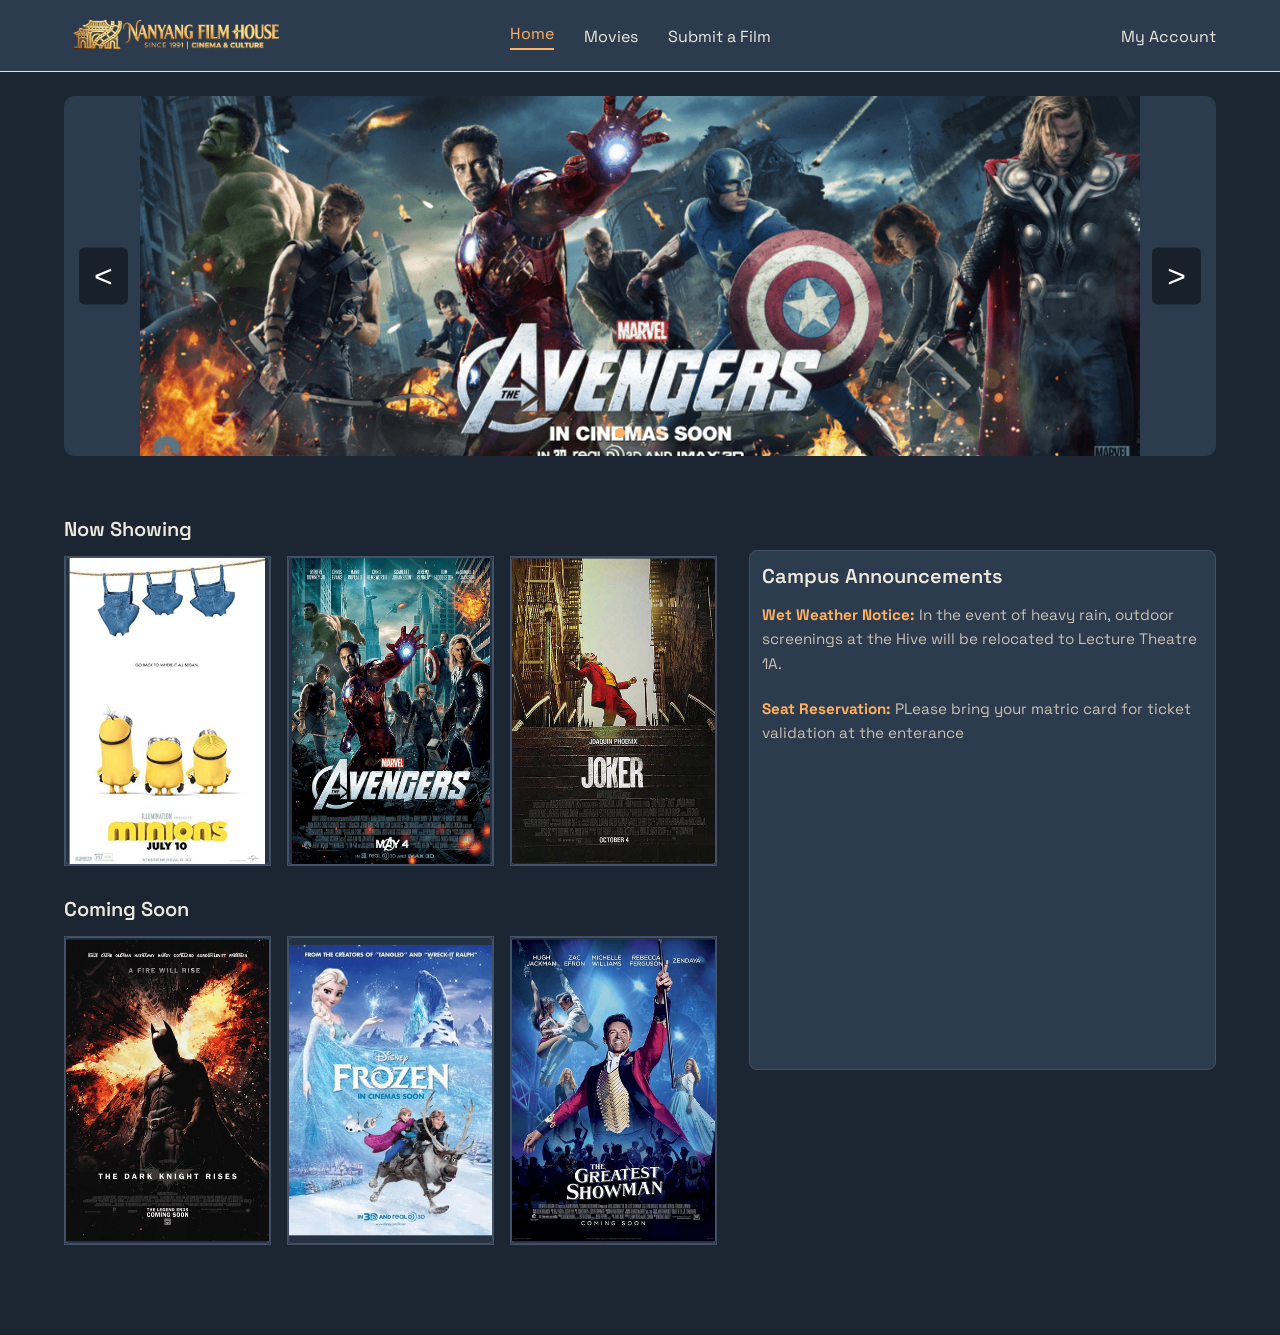
==== commit 8af0d3e2: "improve ui, form validation, booking functionality" ====
--- a/index.html
+++ b/index.html
@@ -6,23 +6,19 @@
 
     <title>NTU Films</title>
     <link rel="stylesheet" href="css/style.css">
-    <link rel="icon" type="image/png" href="images/favicon-2.png" >
+    <link rel="icon" type="image/png" href="images/favicon-light.png" >
 </head>
 
 <body>
     <header>
         <nav class="navbar">
-            <a href="index.html" class="logo">
-            <!-- <img src="images/logo/logo-dark.png" alt="Nanyang Film House"> -->
-            </a>
+            <a href="index.html" class="logo"> <img src="images/logo/logo-navbar.png" alt="Nanyang Film House"> </a>
             <div class="nav-links">
                 <a href="index.html" class="active">Home</a>
                 <a href="moviecatalog.html">Movies</a>
                 <a href="submit.php">Submit a Film</a>
             </div>
-            <a href="account.php">
-                My Account
-            </a>
+            <a href="account.php"> My Account </a>
         </nav>
     </header>
 
@@ -31,10 +27,24 @@
         <section class="hero-carousel">
             <button class="carousel-btn prev-btn" aria-label="Previous Slide">&lt;</button>
             <div class="carousel-content">
-                <h1>Welcome to Nanyang Film House</h1>
-                <p>Discover and book outdoor film screenings across NTU.</p>
+                <img src="images/ad/ad avengers.png"
+                    class="carousel-image active"
+                    alt="Advertisement 1">
+
+                <img src="images/ad/ad joker.png"
+                    class="carousel-image"
+                    alt="Advertisement 2">
+
+                <img src="images/ad/ad zootopia.png"
+                    class="carousel-image"
+                    alt="Advertisement 3">
             </div>
-            <button class="carousel-btn next btn" aria-label="Next Slide">&gt; </button>
+            <button class="carousel-btn next-btn" aria-label="Next Slide">&gt;</button>
+            <div class="carousel-dots">
+                <button class="carousel-dot active" type="button" aria-label="Show advertisement 1"></button>
+                <button class="carousel-dot" type="button" aria-label="Show advertisement 2"></button>
+                <button class="carousel-dot" type="button" aria-label="Show advertisement 3"></button>
+            </div>
         </section>
 
         <!-- Horizontal search bar -->
@@ -72,19 +82,20 @@
                     <h2 class ="section-title">Now Showing</h2>
                     <div class="movie-grid-3">
                         <article class="movie-card">
-                            <div class ="poster-placeholder">
-                                <img src="images/movie/minionposter.jpg" alt="Minions Screening Poster">
-                            </div>
+                            <a href="moviedetails.html?id=3" class="movie-poster-link">
+                                <div class="poster-placeholder"> <img src="images/movie/minionposter.jpg" alt="Minions Screening Poster"> </div>
+                            </a>
                         </article>
                         <article class="movie-card">
-                            <div class ="poster-placeholder">
-                                <img src="images/movie/avengers.png" alt="Jumanji Screening Poster">
-                            </div>
+                            <a href="moviedetails.html?id=4" class="movie-poster-link">
+                                <div class="poster-placeholder"> <img src="images/movie/avengers.png" alt="Avengers Screening Poster"> </div>
+                            </a>
+                        </article>
                         </article>
                         <article class="movie-card">
-                            <div class ="poster-placeholder">
-                                <img src="images/movie/joker.png" alt="Jumanji Screening Poster">
-                            </div>
+                            <a href="moviedetails.html?id=2" class="movie-poster-link">
+                                <div class="poster-placeholder"> <img src="images/movie/joker.png" alt="Joker Screening Poster"> </div>
+                            </a>
                         </article>
                     </div>
                  </section>
@@ -94,19 +105,28 @@
                     <h2 class ="section-title">Coming Soon</h2>
                     <div class="movie-grid-3">
                         <article class="movie-card">
-                            <div class ="poster-placeholder">
-                                <img src="images/coming soon/batman.png" alt="Batman Poster">
-                            </div>
+                            <a href="moviedetails.html?id=14" class="movie-poster-link">
+                                <div class="poster-placeholder">
+                                    <img src="images/coming soon/batman.png"
+                                        alt="Batman Poster">
+                                </div>
+                            </a>
                         </article>
                         <article class="movie-card">
-                            <div class ="poster-placeholder">
-                                <img src="images/coming soon/frozen.png" alt="Frozen Poster">
-                            </div>
+                            <a href="moviedetails.html?id=13" class="movie-poster-link">
+                                <div class="poster-placeholder">
+                                    <img src="images/coming soon/frozen.png"
+                                        alt="Frozen Poster">
+                                </div>
+                            </a>
                         </article>
                         <article class="movie-card">
-                           <div class ="poster-placeholder">
-                                <img src="images/coming soon/greatestshowman.png" alt="Greatest Showman Poster">
-                            </div>
+                           <a href="moviedetails.html?id=12" class="movie-poster-link">
+                                <div class="poster-placeholder">
+                                    <img src="images/coming soon/greatestshowman.png"
+                                        alt="Greatest Showman Poster">
+                                </div>
+                            </a>
                         </article>
                     </div>
                  </section>
--- a/css/style.css
+++ b/css/style.css
@@ -48,21 +48,38 @@
 .movie-card { background-color: var(--surface); color: var(--text-primary); border: 1px solid var(--border); }
 
 /* ========================= NAVIGATION ========================= */
-.navbar { height: 64px; padding: 0 5%; display: flex; align-items: center; justify-content: space-between; background-color: var(--surface); border-bottom: 1px solid #ddd; }
-.nav-links { display: flex; gap: 30px; }
+.navbar { display: grid; grid-template-columns: 1fr auto 1fr; align-items: center; height: 72px; padding: 0 5%;  border-bottom: 1px solid #ddd;background-color: var(--surface)}
+.navbar .logo { justify-self: start; }
+.nav-links { display: flex; align-items: center; justify-content: center; gap: 30px; }
+.navbar > a:last-child { justify-self: end; }
 .navbar a { color: var(--text-primary); text-decoration: none; }
-.logo { direction: block; height:auto}
+.navbar .logo { justify-self: start; }
+.navbar .logo img { display:block; width:220px; max-width:100%; height:auto; object-fit:contain;}
 
 /* ========================= HOME ========================= */
 .hero { min-height: 350px; display: flex; flex-direction: column; align-items: center; justify-content: center; text-align: center; }
 h1, .hero-title, .featured-title { font-family: "Instrument Serif", serif; }
 
-/* hero carousel */
+/* hero carousel
 .hero-carousel { width: 100%; height: 360px; margin:24px auto; background-color: var(--surface); border: 1px solid var(--border); display: flex; align-items: center; justify-content: space-between;padding: 0 28px;text-align:center; }
 .carousel-content h1 { font-size: 3.2rem;color: var(--primary);letter-spacing: 1px;}
 .carousel-content p { font-size: 1.2rem; color: var(--text-secondary); margin-top: 10px; }
 .carousel-btn { background: transparent; border: none; color: var(--text-primary);font-size: 2.8rem; cursor: pointer; padding:10px; font-family:monospace; transition: color 0.2s; }
-.carousel-btn:hover { color: var(--primary); }
+.carousel-btn:hover { color: var(--primary); } */
+
+/* Hero Advertisement Carousel */
+.hero-carousel { position: relative; width: 100%; height: 360px; margin: 24px auto; overflow: hidden; border-radius: 10px; background-color: var(--surface); }
+.carousel-content { position: relative; width: 100%; height: 100%; }
+.carousel-image { position: absolute; inset: 0; width: 100%; height: 100%; object-fit: cover; opacity: 0; transition: opacity 0.5s ease; }
+.carousel-image.active { opacity: 1; }
+.carousel-btn { position: absolute; top: 50%; transform: translateY(-50%); z-index: 2; border: none; background-color: rgba(0, 0, 0, 0.45); color: white; font-size: 2rem; padding: 10px 15px; cursor: pointer; border-radius: 6px; }
+.prev-btn { left: 15px; }
+.next-btn { right: 15px; }
+.carousel-btn:hover { background-color: rgba(0, 0, 0, 0.7); }
+.carousel-dots { position: absolute; bottom: 18px; left: 50%; transform: translateX(-50%); display: flex; gap: 10px; z-index: 3; }
+.carousel-dot { width: 10px; height: 10px; border: none; border-radius: 50%; background-color: rgba(255, 177, 98, 0.4); cursor: pointer; }
+.carousel-dot.active { background-color: var(--primary); }
+
 
 /* filter bar */
 .filter-bar{ width:100%; background-color:var(--surface); border: 1px solid var(--border); border-radius: 8px; padding: 18px 24px; margin-bottom:36px }
@@ -85,8 +102,6 @@
 .movie-card p { margin: 5px 0 10px; }
 .poster-placeholder img { width: 100%; height: 100%; object-fit: cover; /* Crops edges cleanly if the aspect ratio is slightly off */ display: block; }
 
-
-
 /* campus announcement box */
 .announcement-card {background-color: var(--surface); border:1px solid var(--border); border-radius: 8px; padding: 12px 12px 24px 12px; min-height:520px; margin-top: calc(1.25rem + 14px);}
 .announcement-content p{font-size:0.95rem; line-height:1.6; color:var(--text-secondary);}
@@ -107,9 +122,16 @@
 .movie-title{font-size:0.95rem; font-weight: 600; color:var(--text-primary);white-space: nowrap;overflow:hidden;text-overflow:ellipsis}
 .movie-info{font-size:0.8rem; color:var(--text-secondary); margin:6px 0 12px; display:flex; align-items:center ;gap: 8px;}
 .badge {background-color:var(--surface-muted); border:1px; color:var(--primary);padding: 1px 6px; border-radius:3px;font-size:0.72rem;font-weight:bold}
+.movie-grid-5 { align-items: stretch; }
+.movie-grid-5 .movie-card { display: flex; flex-direction: column; height: 100%; min-width: 0; }
+.movie-grid-5 .movie-poster-link { display: block; width: 100%; flex-shrink: 0; }
+.movie-grid-5 .poster-placeholder { position: relative; width: 100%; height: 0; padding-bottom: 150%; overflow: hidden; display: block; }
+.movie-grid-5 .poster-placeholder img { position: absolute; top: 0; left: 0; width: 100%; height: 100%; object-fit: cover; display: block; }
+.movie-grid-5 .movie-meta { display: flex; flex-direction: column; flex: 1; min-width: 0; }
+.movie-grid-5 .movie-info { flex: 1; }
+.movie-grid-5 .movie-meta .btn { margin-top: auto; }
 
 /* ========================= SHARED BUTTON STYLE ========================= */
-
 .btn { display: inline-flex; align-items: center; justify-content: center; min-height: 44px; padding: 0 24px; border: 1px solid transparent; border-radius: 6px; color: inherit; font-family: "Space Grotesk", sans-serif; font-size: 0.95rem; font-weight: 600; line-height: 1; text-decoration: none; cursor: pointer; transition: background-color 0.2s ease, color 0.2s ease, border-color 0.2s ease, transform 0.2s ease; }
 .btn-primary {background-color:var(--primary); color: var(--abyssal-blue); }
 .btn-primary:hover {background-color:var(--palladian); transform:translateY(-1px);}
@@ -117,6 +139,8 @@
 .btn-secondary:hover {background-color:var(--primary); color: var(--abyssal-blue); transform:translateY(-1px);}
 .btn-block{width:100%}
 .nav-links a.active {color: var(--primary);border-bottom: 2px solid var(--primary); padding-bottom: 4px;}
+.account-link active {color: var(--primary);border-bottom: 2px solid var(--primary); padding-bottom: 4px;}
+
 .details-actions { display:flex; margin-top:28px}
 
 
@@ -154,6 +178,7 @@
 .showtime-option { min-width: 110px; min-height: 44px; padding: 0 18px; background-color: transparent; color: var(--primary); border: 1px solid var(--primary); border-radius: 6px; font: inherit; cursor: pointer; }
 .showtime-option:hover { background-color: var(--surface-muted); }
 .showtime-option.selected { background-color: var(--primary); color: var(--abyssal-blue); }
+.showtime-option:disabled { opacity: 0.45; cursor: not-allowed; background-color:var(--surface-muted); color: var(--text-secondary) }
 .selected-session { margin-top: 24px; padding: 14px 16px; background-color: var(--surface-muted); color: var(--text-primary); border-left: 3px solid var(--primary); border-radius: 4px; }
 
 
@@ -263,9 +288,17 @@
 .file-upload p { margin-bottom: 4px; color: var(--text-primary); font-weight: 600; }
 
 .declaration-section { display: flex; flex-direction: column; gap: 18px; border:none;}
+.checkbox-group {display:flex; flex-direction: column; gap: 4px;}
+.checkbox-group .field-error { margin-left: 30px; color: var(--red); font-size: 0.85rem; }
 .checkbox-field { display: flex; align-items: flex-start; gap: 12px; color: var(--text-secondary); line-height: 1.6; cursor: pointer; }
 .film-submission-form .checkbox-field input { flex-shrink: 0; width: 18px; min-height: 18px; margin-top: 3px; accent-color: var(--primary); }
 .submission-actions { display: flex; justify-content: flex-end; gap: 12px; }
+.field-error {display:block; min-height:18px; margin-top:6px;color:var(--red); font-size:0.85rem;}
+.film-submission-form .field-error { display: block; min-height: 18px; margin-top: 6px; color: var(--red); font-size: 0.85rem; }
+.film-submission-form [aria-invalid="true"]:not([type="checkbox"]) { border-color: var(--red); }
+.film-submission-form .field-error { display: block; color: var(--red); font-size: 0.85rem; line-height: 1.5; }
+.film-submission-form .field-error:empty { display: none; }
+
 
 .modal-overlay{position:fixed; inset:0; z-index: 1000; display:flex; justify-content:center; align-items:center; padding:24px;background-color:rgba(0,0,0,0.7) ;}
 .modal-overlay[hidden]{display:none}
@@ -410,6 +443,12 @@
 .rejected-button:hover { color: var(--text-primary);background-color: var(--red)}
 .admin-feedback{margin-bottom:24px; padding:14px 16px; border-radius:6px; font-size:0.9rem; font-weight:600;}
 .success-feedback{color: var(--green); border:1px solid var(--border)}
+.admin-page-heading { display: flex; justify-content: space-between; align-items: center; gap: 20px; flex-wrap: wrap; }
+.refresh-button { display: inline-flex; align-items: center; justify-content: center; width: 44px; height: 44px; border: 1px solid var(--accent); border-radius: 50%; color: var(--accent); text-decoration: none; font-size: 1.3rem; transition: 0.2s ease; }
+.refresh-button:hover { background-color: rgba(245, 170, 89, 0.12); transform: rotate(90deg); }
+.refresh-button:focus { outline: 2px solid var(--accent); outline-offset: 2px; }
+.logout-icon { display: inline-flex; align-items: right; justify-content: right; width: 44px; height: 44px; text-decoration: none; font-size: 1.3rem; transition: 0.2s ease; }
+
 
 /* =========================RESPONSIVE ========================= */
    @media (max-width: 768px) { .movie-grid { grid-template-columns: repeat(2, 1fr); } }
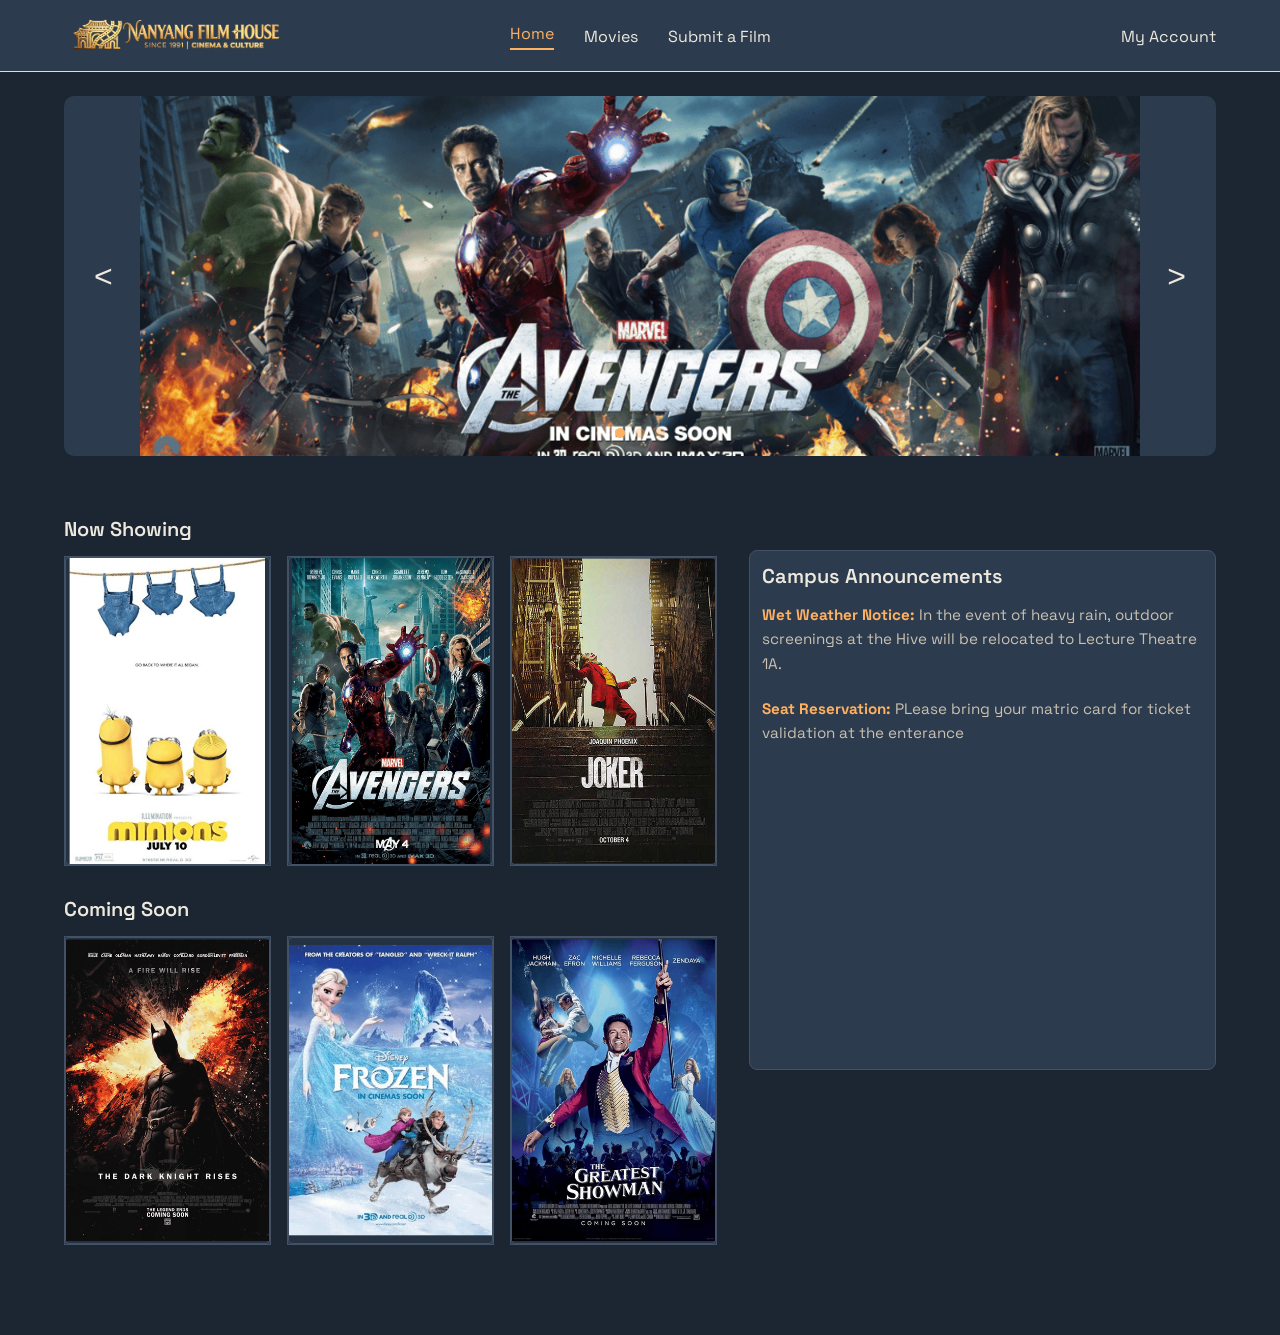
==== commit 9aeb068d: "fix carousel, payment validation" ====
--- a/index.html
+++ b/index.html
@@ -25,7 +25,7 @@
     <main class="container">
         <!-- hero carousel -->
         <section class="hero-carousel">
-            <button class="carousel-btn prev-btn" aria-label="Previous Slide">&lt;</button>
+            <button class="carousel-btn prev-btn" id="prev-slide" aria-label="Previous Slide">&lt;</button>
             <div class="carousel-content">
                 <img src="images/ad/ad avengers.png"
                     class="carousel-image active"
@@ -39,7 +39,7 @@
                     class="carousel-image"
                     alt="Advertisement 3">
             </div>
-            <button class="carousel-btn next-btn" aria-label="Next Slide">&gt;</button>
+            <button class="carousel-btn next-btn" id="next-slide" aria-label="Next Slide">&gt;</button>
             <div class="carousel-dots">
                 <button class="carousel-dot active" type="button" aria-label="Show advertisement 1"></button>
                 <button class="carousel-dot" type="button" aria-label="Show advertisement 2"></button>
@@ -91,7 +91,7 @@
                                 <div class="poster-placeholder"> <img src="images/movie/avengers.png" alt="Avengers Screening Poster"> </div>
                             </a>
                         </article>
-                        </article>
+                        
                         <article class="movie-card">
                             <a href="moviedetails.html?id=2" class="movie-poster-link">
                                 <div class="poster-placeholder"> <img src="images/movie/joker.png" alt="Joker Screening Poster"> </div>
--- a/css/style.css
+++ b/css/style.css
@@ -72,10 +72,9 @@
 .carousel-content { position: relative; width: 100%; height: 100%; }
 .carousel-image { position: absolute; inset: 0; width: 100%; height: 100%; object-fit: cover; opacity: 0; transition: opacity 0.5s ease; }
 .carousel-image.active { opacity: 1; }
-.carousel-btn { position: absolute; top: 50%; transform: translateY(-50%); z-index: 2; border: none; background-color: rgba(0, 0, 0, 0.45); color: white; font-size: 2rem; padding: 10px 15px; cursor: pointer; border-radius: 6px; }
-.prev-btn { left: 15px; }
+.carousel-btn { border-radius: 20% ;position: absolute; top: 50%; transform: translateY(-50%); z-index: 2; background: transparent; border: none; box-shadow: none; color: var(--text-primary); font-size: 2rem; padding: 10px 15px; cursor: pointer; transition: color 0.2s ease; }.prev-btn { left: 15px; }
 .next-btn { right: 15px; }
-.carousel-btn:hover { background-color: rgba(0, 0, 0, 0.7); }
+.carousel-btn:hover { background-color: var(--primary); transform: translateY(-50%) scale(1.15)}
 .carousel-dots { position: absolute; bottom: 18px; left: 50%; transform: translateX(-50%); display: flex; gap: 10px; z-index: 3; }
 .carousel-dot { width: 10px; height: 10px; border: none; border-radius: 50%; background-color: rgba(255, 177, 98, 0.4); cursor: pointer; }
 .carousel-dot.active { background-color: var(--primary); }
@@ -243,6 +242,9 @@
 .form-field label {color: var(--text-secondary); font-size: 0.85rem;font-weight: 600;}
 .form-field input { width: 100%; height: 46px; padding: 0 14px; background-color: var(--surface-muted); color: var(--text-primary); border: 1px solid var(--border); border-radius: 6px; font: inherit; }
 .form-field input:focus { border-color: var(--primary); outline: 3px solid rgba(255, 177, 98, 0.18); }
+.payment-error {display:block; color:var(--red); font-size:0.8rem; line-height:1.4;}
+.payment-error:empty {display:none}
+.payment-form[aria-invalid="true"]{border-color: var(--red);}
 
 .payment-notice { padding: 12px 14px; background-color: rgba(255, 177, 98, 0.08); color: var(--text-secondary); border-left: 3px solid var(--primary); border-radius: 4px; font-size: 0.8rem; line-height: 1.5; }
 .payment-actions { justify-content: space-between; }
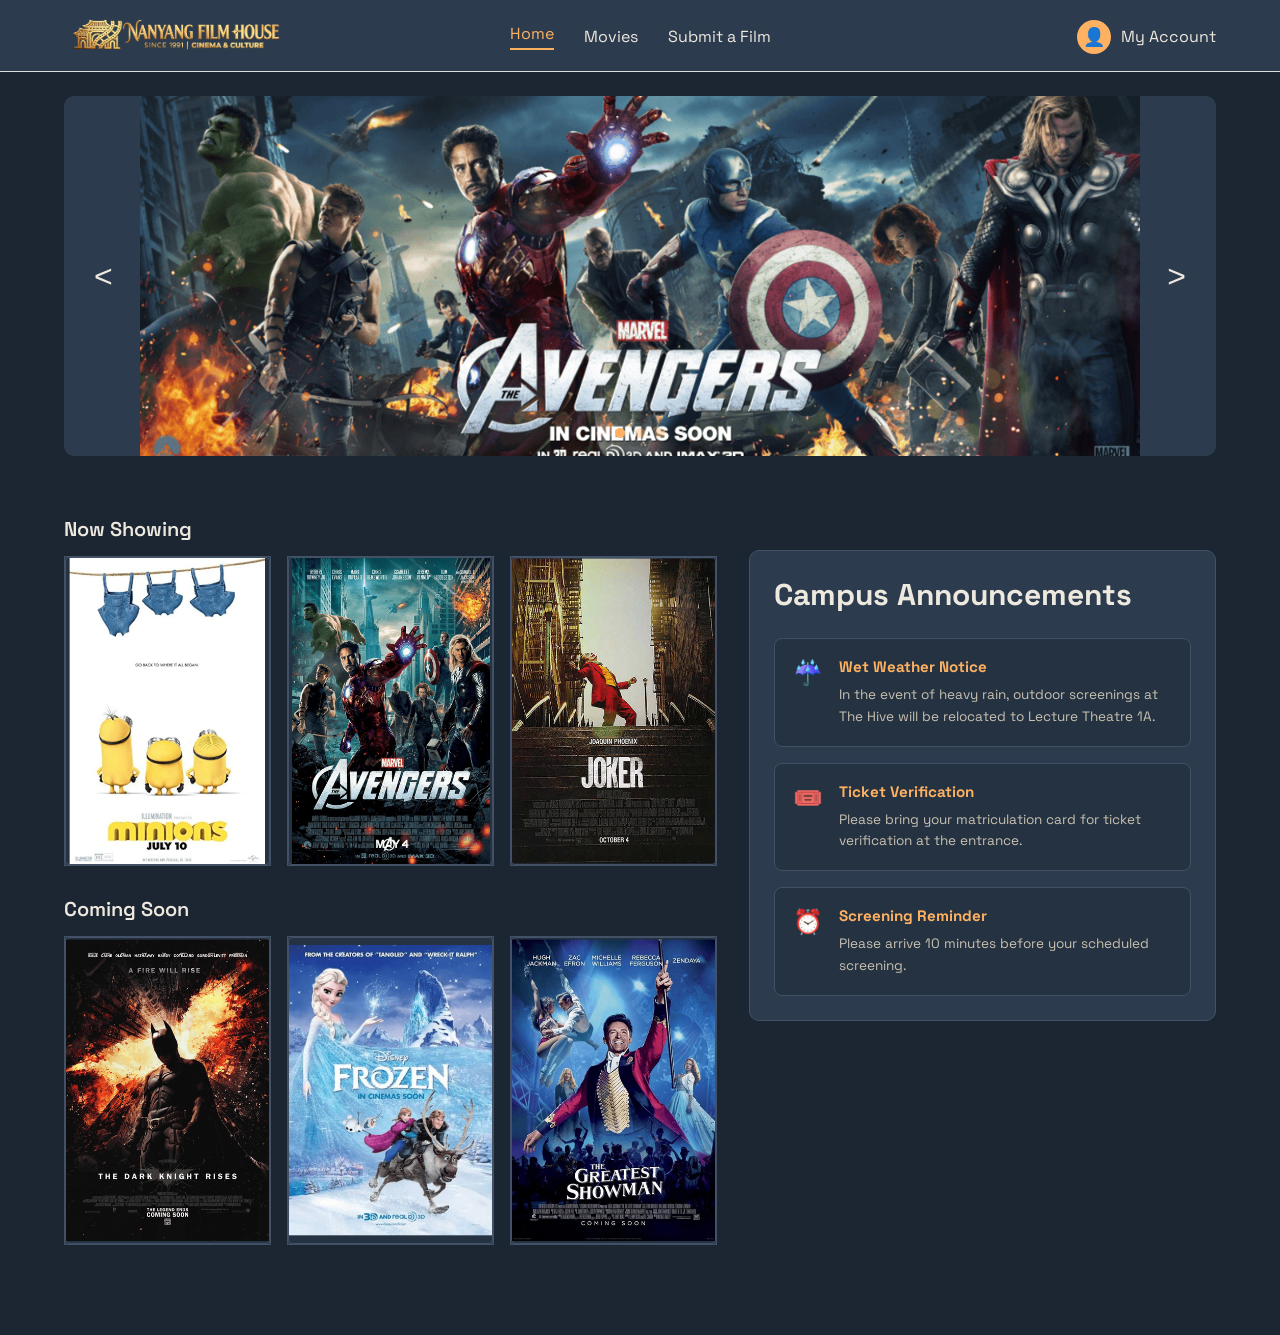
==== commit 73d4c9b9: "Adjusting responsiveness on mobile view, did up index.html mobile view" ====
--- a/index.html
+++ b/index.html
@@ -18,8 +18,20 @@
                 <a href="moviecatalog.html">Movies</a>
                 <a href="submit.php">Submit a Film</a>
             </div>
-            <a href="account.php"> My Account </a>
+            <a href="account.php" class="navbar-account">
+                <!-- &#128100 displays a person silhouette icon -->
+                <span class="navbar-avatar" aria-hidden="true"> &#128100; </span>
+                <span>My Account</span>
+            </a>
+            <button class="menu-toggle" id="menu-toggle" aria-label="Open menu" type="button"> &#9776</button>
         </nav>
+        <div class="mobile-menu" id="mobile-menu">
+            <a href="index.html">Home</a>
+            <a href="moviecatalog.html">Movies</a>
+            <a href="submit.php">Submit a Film</a>
+            <a href="account.php">My Account</a>
+            <a href="logout.php" class="logout-btn">Log out</a>
+        </div>
     </header>
 
     <main class="container">
@@ -134,15 +146,39 @@
                  
 
             </div>
-                <aside class="announcement-card">
-                    <h2 class="section-title">Campus Announcements</h2>
-                    <div class="announcement-content">
-                        <p><strong>Wet Weather Notice: </strong>In the event of heavy rain, outdoor screenings at the Hive will be relocated to Lecture Theatre 1A.</p>
-                        <br>
-                        <p><strong>Seat Reservation: </strong>PLease bring your matric card for ticket validation at the enterance</p>
-                        
+                
+            <aside class="announcement-card">
+                <h2 class="section-title">Campus Announcements</h2>
+
+                <div class="announcement-content">
+
+                    <div class="announcement-item">
+                        <span class="announcement-icon">☔</span>
+                        <div>
+                            <h3>Wet Weather Notice</h3>
+                            <p> In the event of heavy rain, outdoor screenings at The Hive will be relocated to Lecture Theatre 1A. </p>
+                        </div>
                     </div>
-                 </aside>
+
+                    <div class="announcement-item">
+                        <span class="announcement-icon">🎟️</span>
+                        <div>
+                            <h3>Ticket Verification</h3>
+                            <p> Please bring your matriculation card for ticket verification at the entrance. </p>
+                        </div>
+                    </div>
+
+                    <div class="announcement-item">
+                        <span class="announcement-icon">⏰</span>
+                        <div>
+                            <h3>Screening Reminder</h3>
+                            <p> Please arrive 10 minutes before your scheduled screening. </p>
+                        </div>
+                    </div>
+
+                </div>
+            </aside>
+
          </div>
 
     </main>
--- a/css/style.css
+++ b/css/style.css
@@ -55,17 +55,22 @@
 .navbar a { color: var(--text-primary); text-decoration: none; }
 .navbar .logo { justify-self: start; }
 .navbar .logo img { display:block; width:220px; max-width:100%; height:auto; object-fit:contain;}
+.navbar-account { display: inline-flex; align-items: center; justify-content: flex-end; gap: 10px; }
+.navbar-avatar { display: inline-flex; align-items: center; justify-content: center; width: 34px; height: 34px; border-radius: 50%; background-color: var(--primary); color: var(--palladian); font-size: 18px; flex-shrink: 0; }
+.navbar-account:hover .navbar-avatar { background-color: var(--palladian); }
+.menu-toggle { display: none; background: transparent; border: none; color: var(--text-primary); font-size: 1.8rem; cursor: pointer; }
+.mobile-menu { display: none; flex-direction: column; gap: 12px; background-color: var(--surface); padding: 16px 20px; border-top: 1px solid var(--border); }
+.mobile-menu a { color: var(--text-primary); margin-bottom: 10px;text-decoration: none; font-size: 1rem; }
+.mobile-menu a:hover { color: var(--primary); }
+.logout-btn { display: inline-block; margin-top: 8px; padding: 10px 14px; background-color: var(--red); color: white !important; border-radius: 8px; text-align: center; }
+.mobile-menu.show { display: flex; }
+
+
+
 
 /* ========================= HOME ========================= */
 .hero { min-height: 350px; display: flex; flex-direction: column; align-items: center; justify-content: center; text-align: center; }
 h1, .hero-title, .featured-title { font-family: "Instrument Serif", serif; }
-
-/* hero carousel
-.hero-carousel { width: 100%; height: 360px; margin:24px auto; background-color: var(--surface); border: 1px solid var(--border); display: flex; align-items: center; justify-content: space-between;padding: 0 28px;text-align:center; }
-.carousel-content h1 { font-size: 3.2rem;color: var(--primary);letter-spacing: 1px;}
-.carousel-content p { font-size: 1.2rem; color: var(--text-secondary); margin-top: 10px; }
-.carousel-btn { background: transparent; border: none; color: var(--text-primary);font-size: 2.8rem; cursor: pointer; padding:10px; font-family:monospace; transition: color 0.2s; }
-.carousel-btn:hover { color: var(--primary); } */
 
 /* Hero Advertisement Carousel */
 .hero-carousel { position: relative; width: 100%; height: 360px; margin: 24px auto; overflow: hidden; border-radius: 10px; background-color: var(--surface); }
@@ -79,7 +84,6 @@
 .carousel-dot { width: 10px; height: 10px; border: none; border-radius: 50%; background-color: rgba(255, 177, 98, 0.4); cursor: pointer; }
 .carousel-dot.active { background-color: var(--primary); }
 
-
 /* filter bar */
 .filter-bar{ width:100%; background-color:var(--surface); border: 1px solid var(--border); border-radius: 8px; padding: 18px 24px; margin-bottom:36px }
 .filter-form-horizontal { display:flex; align-items: flex-end; gap: 20px;}
@@ -102,9 +106,14 @@
 .poster-placeholder img { width: 100%; height: 100%; object-fit: cover; /* Crops edges cleanly if the aspect ratio is slightly off */ display: block; }
 
 /* campus announcement box */
-.announcement-card {background-color: var(--surface); border:1px solid var(--border); border-radius: 8px; padding: 12px 12px 24px 12px; min-height:520px; margin-top: calc(1.25rem + 14px);}
-.announcement-content p{font-size:0.95rem; line-height:1.6; color:var(--text-secondary);}
-.announcement-content strong {color:var(--primary)}
+.announcement-card { background-color: var(--surface); border: 1px solid var(--border); border-radius: 10px; padding: 24px; margin-top: calc(1.25rem + 14px); }
+.announcement-card .section-title { margin-bottom: 24px; font-weight: 700; font-size: 30px}
+.announcement-content { display: flex; flex-direction: column; gap: 16px; }
+.announcement-item { display: flex; align-items: flex-start; gap: 16px; padding: 18px; background-color: var(--surface-muted); border: 1px solid var(--border); border-radius: 8px; }
+.announcement-icon { font-size: 1.5rem; flex-shrink: 0; }
+.announcement-item h3 { color: var(--primary); font-size: 0.95rem; margin-bottom: 8px; }
+.announcement-item p { color: var(--text-secondary); font-size: 0.85rem; line-height: 1.6; }
+
 
 /* ========================= MOVIE CATALOG========================= */
 .catalog-container{padding: 40px 0 60px;}
@@ -453,4 +462,27 @@
 
 
 /* =========================RESPONSIVE ========================= */
-   @media (max-width: 768px) { .movie-grid { grid-template-columns: repeat(2, 1fr); } }+
+/* ================= RESPONSIVE DESIGN ================= */
+
+/* Tablet and smaller screens */
+@media (max-width: 768px) { 
+     
+    .bottom-layout { grid-template-columns: 1fr; gap: 24px; margin-top: 30px; }
+    .movie-grid-3 { grid-template-columns: repeat(3, minmax(0, 1fr)); gap: 12px; }
+    .announcement-card { margin-top: 0; min-height: auto; }
+    
+    .hero-carousel { height: 250px; }
+    .carousel-btn { font-size: 1.5rem; padding: 8px; }
+    
+    .movie-grid, .movie-grid-5 { grid-template-columns: repeat(2, minmax(0, 1fr)); }
+}
+
+/* mobile layout */
+@media (max-width: 480px) {
+    .navbar { display: grid; grid-template-columns: 1fr auto 1fr; align-items: center; padding: 14px 4%; height: auto; }
+    .navbar .logo { grid-column: 2; justify-self: center; }
+    .navbar .logo img { width: 160px; height: auto; }
+    .nav-links, .navbar-account { display: none; }
+    .menu-toggle { display: block; grid-column: 3; justify-self: end; }
+}
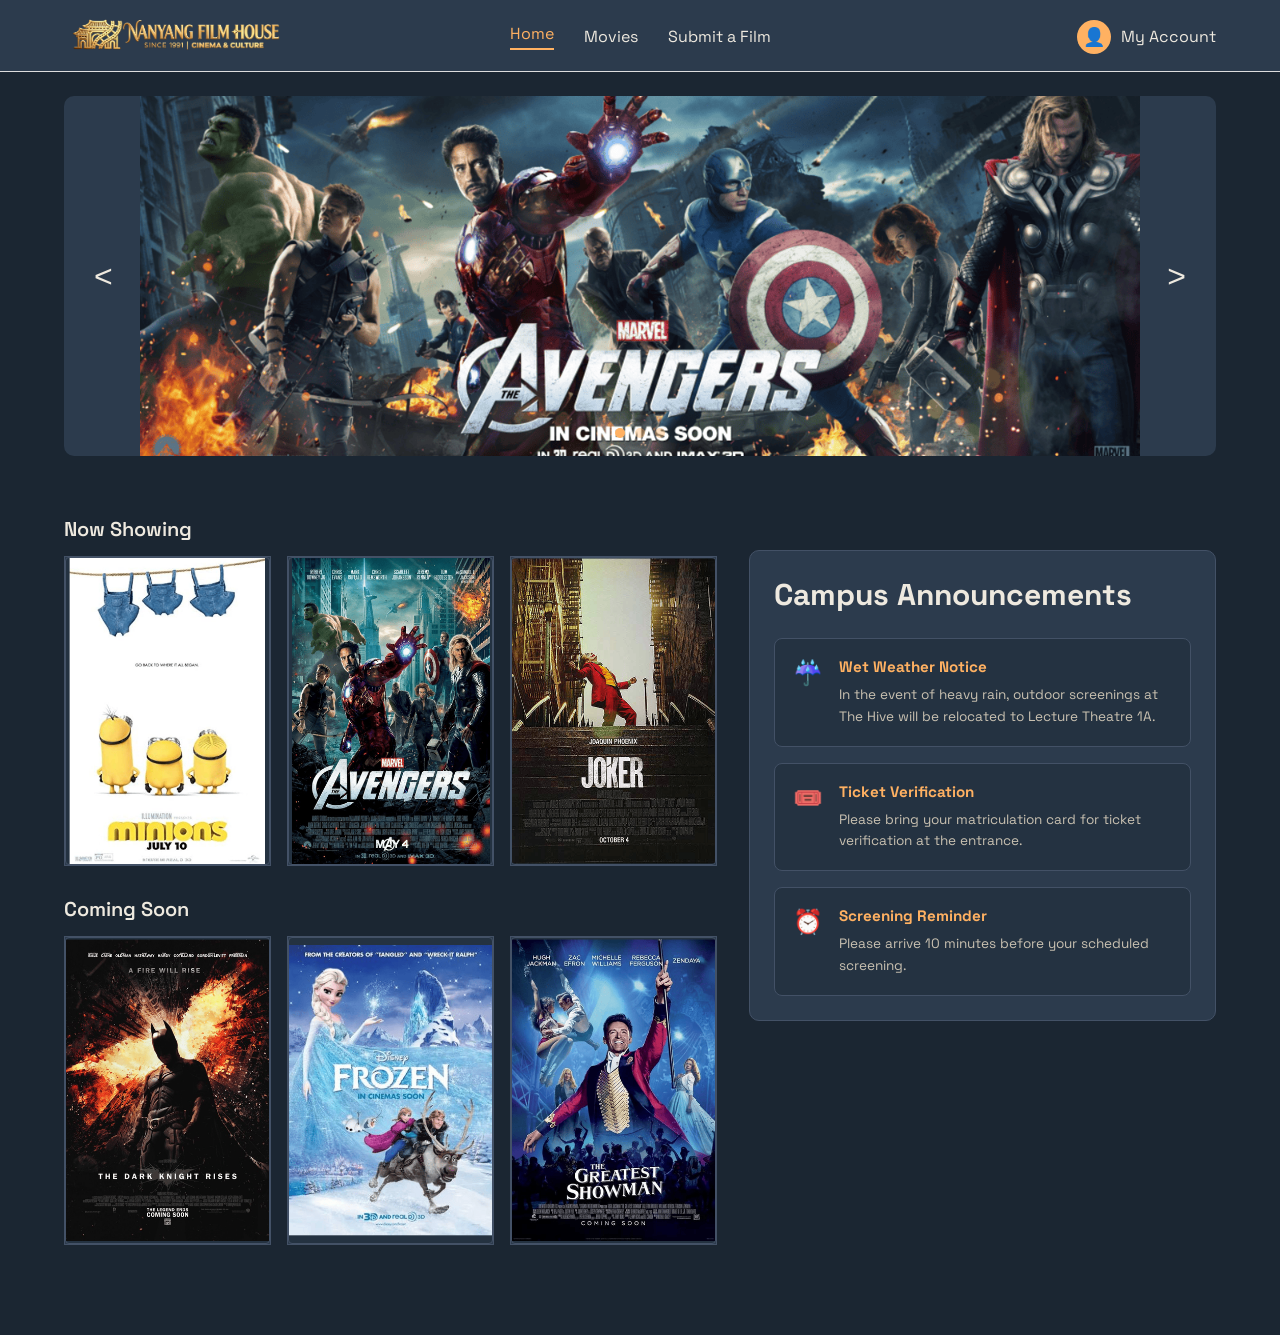
==== commit 6c3369d5: "made nav bar sticky in mobile view" ====
--- a/index.html
+++ b/index.html
@@ -26,9 +26,9 @@
             <button class="menu-toggle" id="menu-toggle" aria-label="Open menu" type="button"> &#9776</button>
         </nav>
         <div class="mobile-menu" id="mobile-menu">
-            <a href="index.html">Home</a>
-            <a href="moviecatalog.html">Movies</a>
-            <a href="submit.php">Submit a Film</a>
+            <a href="index.html">Home</a><hr>
+            <a href="moviecatalog.html">Movies</a><hr>
+            <a href="submit.php">Submit a Film</a><hr>
             <a href="account.php">My Account</a>
             <a href="logout.php" class="logout-btn">Log out</a>
         </div>
--- a/css/style.css
+++ b/css/style.css
@@ -44,8 +44,10 @@
 html {scroll-behavior:smooth;}
 * { box-sizing: border-box; margin: 0; padding: 0; }
 body { font-family: "Space Grotesk", sans-serif; background-color: var(--background); color: var(--text-primary); }
+html, body { margin:0; padding:0;}
 .container { width: 90%; max-width: 1200px; margin: 0 auto; }
 .movie-card { background-color: var(--surface); color: var(--text-primary); border: 1px solid var(--border); }
+header { position: sticky; top:0; z-index:1000; width:100%; background-color: var(--surface)}
 
 /* ========================= NAVIGATION ========================= */
 .navbar { display: grid; grid-template-columns: 1fr auto 1fr; align-items: center; height: 72px; padding: 0 5%;  border-bottom: 1px solid #ddd;background-color: var(--surface)}
@@ -64,7 +66,7 @@
 .mobile-menu a:hover { color: var(--primary); }
 .logout-btn { display: inline-block; margin-top: 8px; padding: 10px 14px; background-color: var(--red); color: white !important; border-radius: 8px; text-align: center; }
 .mobile-menu.show { display: flex; }
-
+.movile-menu hr {border:none; border-top: 1px solid var(--border); color: var(--border)}
 
 
 
@@ -172,9 +174,9 @@
 .details-actions .btn {min-width:160px; padding: 0 28px}
 
 /* showtimes */
-.showtimes-section {width:100%; margin-top:34px; min-height:calc(100vh - 62px); padding: 40px 80px 0 80px ; background-color:var(--surface); border:1px solid var(--border);border-radius:10px; scroll-margin-top: 32px;}
-.showtimes-section[hidden] {display:none}
-.show-section > h2 {margin-bottom: 28px; color:var(--text-primary); font-size: 3.2rem; font-weight:500;}
+.showtimes-section {width:100%; margin-top:34px; min-height:calc(100vh - 62px); padding: 40px 80px 0 80px ; background-color:var(--surface); border:1px solid var(--border);border-radius:10px; scroll-margin-top: 32px; display:block}
+.showtimes-section[hidden] {display:none;}
+.show-section > h2 {margin-bottom: 28px; color:var(--text-primary); font-size: 3.2rem; font-weight:500; margin-top: 20px;}
 .showtime-field label { display:block; margin-bottom:10px; color:var(--text-secondary);font-size:0.8rem; font-weight:600; letter-spacing:0.6em; text-transform:uppercase;}
 .showtime-field select{ width: 100%; height:44px; padding: 0 14px; background-color:var(--surface-muted);color:var(--text-primary); border: 1px solid var(--border); border-radius:6px; font: inherit; cursor: pointer;}
 .showtime-date-group {padding:24px; border-top:1px solid var(--border);border-bottom: 1px solid var(--border)}
@@ -480,9 +482,37 @@
 
 /* mobile layout */
 @media (max-width: 480px) {
+    /* index */
     .navbar { display: grid; grid-template-columns: 1fr auto 1fr; align-items: center; padding: 14px 4%; height: auto; }
     .navbar .logo { grid-column: 2; justify-self: center; }
     .navbar .logo img { width: 160px; height: auto; }
     .nav-links, .navbar-account { display: none; }
     .menu-toggle { display: block; grid-column: 3; justify-self: end; }
+    .mobile-menu { display: none; position: absolute; top: 100%; left: 0; right: 0; width: 100%; flex-direction: column; gap: 12px; padding: 24px 5%; background-color: var(--surface); border-top: 1px solid var(--border); box-shadow: 0 12px 24px rgba(0, 0, 0, 0.3); z-index: 1001; }
+    .mobile-menu.show { display: flex; }
+
+    /* movie catalog and details */
+    .movie-grid-5 .movie-title { white-space: normal; overflow: visible; text-overflow: clip; line-height: 1.4; }
+    .movie-details {display:grid; grid-template-columns: 1fr; gap:28px}
+    .details-poster {width:100%; max-width: 250px; margin: 0 auto;}
+    .details-poster img { width: 100%; height: auto; aspect-ratio: 2 / 3; object-fit: cover; }
+    .details-content { width: 100%; min-width: 0; }
+    .details-content h1 { font-size: 2.5rem; line-height: 1.1; }
+    .details-content p { font-size: 0.95rem; line-height: 1.6; overflow-wrap: break-word; }
+    #movie-details { padding-bottom: 30px;}
+    .showtimes-section { padding: 24px 16px ; min-height: 95svh; margin-top: 10; scroll-margin-top:85px; }
+    .showtime-options { gap: 10px; }
+    .showtime-option { min-width: 90px; flex: 1; }
+    .continue-booking-btn { width: 100%; }
+    .details-actions .btn { width: 100%; }
+
+
+    /* mobile seat section for bookingandpayment */
+    .seat-selection, .payment-section { padding: 20px 12px; }
+    .seat-map { width: 100%; align-items: center; gap: 8px; padding: 12px 0; }
+    .seat-row { gap: 4px; min-width: 0; width: 100%; justify-content: center; }
+    .seat-row-label { font-size: 0.7rem; width: 12px; }
+    .seat { width: 30px; height: 32px; flex-shrink: 1; font-size: 0.65rem; }
+    .seat-after-aisle { margin-left: 8px; }
+
 }
